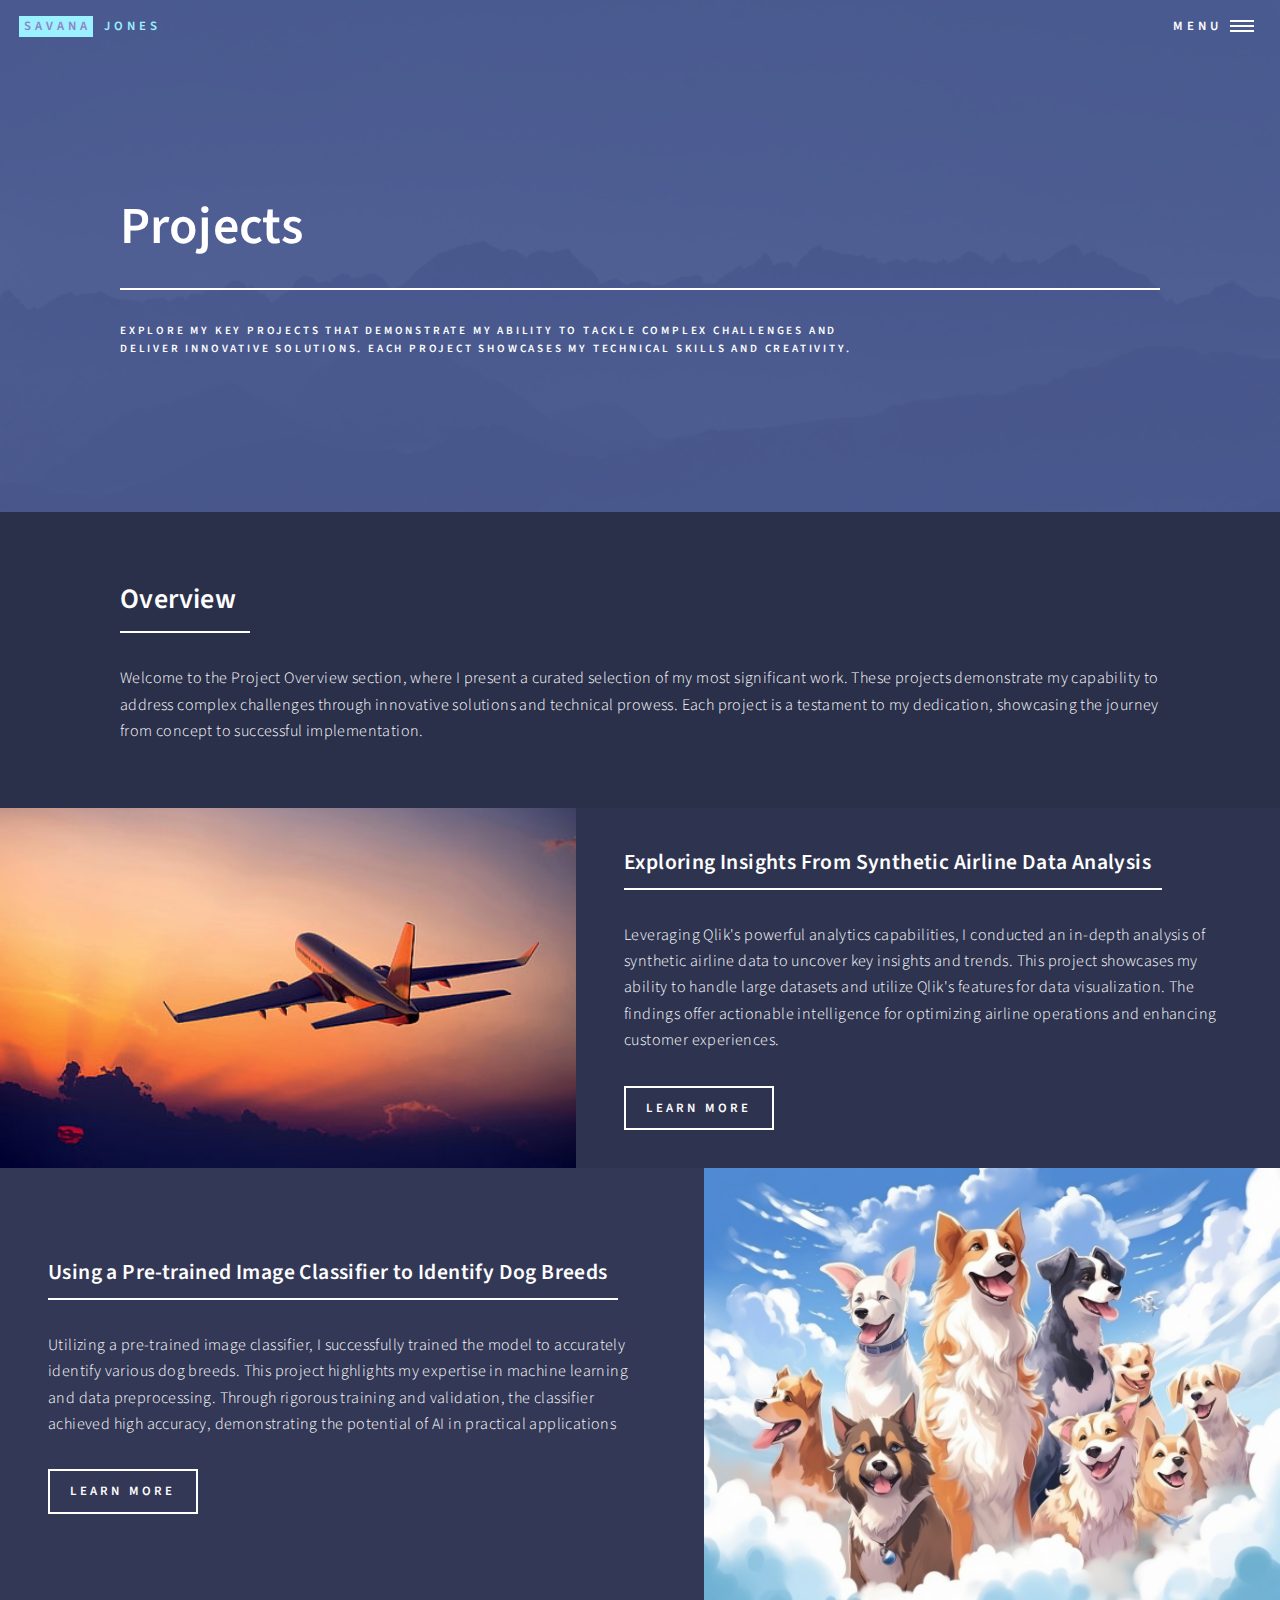
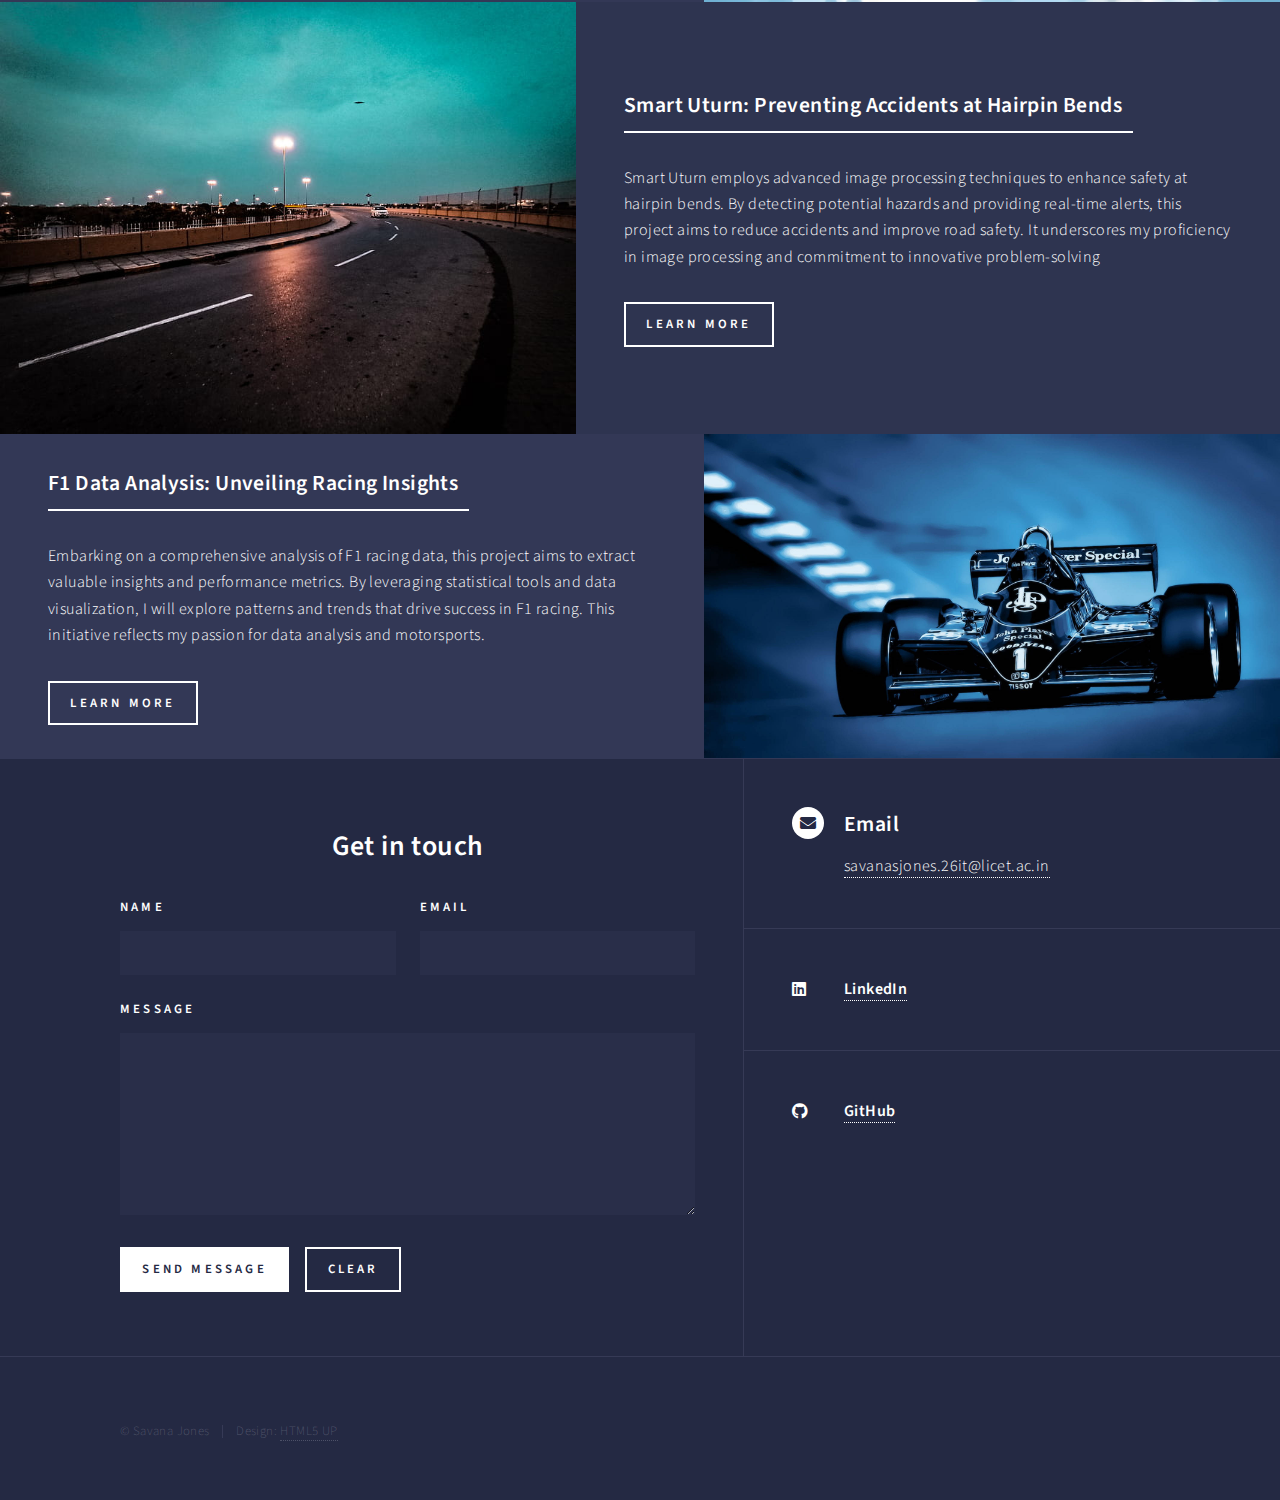
==== project.html @ e831bc29 "Add files via upload" ====
<!DOCTYPE HTML>
<!--
	Forty by HTML5 UP
	html5up.net | @ajlkn
	Free for personal and commercial use under the CCA 3.0 license (html5up.net/license)
	line 3498 for banner color
-->
<html>
	<head>
		<title>Projects</title>
		<meta charset="utf-8" />
		<meta name="viewport" content="width=device-width, initial-scale=1, user-scalable=no" />
		<link rel="stylesheet" href="proassets/css/main.css" />
		<noscript><link rel="stylesheet" href="proassets/css/noscript.css" /></noscript>
	</head>
	<body class="is-preload">

		<!-- Wrapper -->
			<div id="wrapper">

				<!-- Header -->
				<!-- Note: The "styleN" class below should match that of the banner element. -->
					<header id="header" class="alt style2">
						<a href="index.html" class="logo"><strong>Savana</strong> <span>Jones</span></a>
						<nav>
							<a href="#menu">Menu</a>
						</nav>
					</header>

				<!-- Menu -->
					<nav id="menu">
						<ul class="links">
							<li><a href="index.html">Home</a></li>
							<li><a href="project.html">Projects</a></li>
							<li><a href="work.html">Work Experience</a></li>
							<li><a href="work.html#cert">Certifications and Awards</a></li>
						</ul>
						<!--						
						<ul class="actions stacked">
							<li><a href="#" class="button primary fit">Get Started</a></li>
							<li><a href="#" class="button fit">Log In</a></li>
						</ul>-->

					</nav>

				<!-- Banner -->
				<!-- Note: The "styleN" class below should match that of the header element. -->
					<section id="banner" class="style2">
						<div class="inner">
							<span class="image">
								<img src="images/pic07.jpg" alt="" />
							</span>
							<header class="major">
								<h1 >Projects</h1>
							</header>
							<div class="content" style="height: 100%;">
								<p>Explore my key projects that demonstrate my ability to tackle complex challenges and <br />
									deliver innovative solutions. Each project showcases my technical skills and creativity.</p>
							</div>
						</div>
					</section>

				<!-- Main -->
					<div id="main">

						<!-- One -->
							<section id="one">
								<div class="inner">
									<header class="major">
										<h2>Overview</h2>
									</header>
									<p>Welcome to the Project Overview section, where I present a curated selection of my most significant work. These projects demonstrate my capability to address complex challenges through innovative solutions and technical prowess. Each project is a testament to my dedication, showcasing the journey from concept to successful implementation.
									</p>
									</div>
							</section>

						<!-- Two -->
							<section id="two" class="spotlights">
								<section>
									<a href="https://github.com/savana-jones/Exploring-Insights-From-Synthetic-Airline-Data-Analysis-With-Qlik" target="_blank" class="image">
										<img src="images/pro1.jpg" alt="" data-position="center center" />
									</a>
									<div class="content">
										<div class="inner">
											<header class="major">
												<h3>Exploring Insights From Synthetic Airline Data Analysis</h3>
											</header>
											<p>Leveraging Qlik's powerful analytics capabilities, I conducted an in-depth analysis of synthetic airline data to uncover key insights and trends. This project showcases my ability to handle large datasets and utilize Qlik's features for data visualization. The findings offer actionable intelligence for optimizing airline operations and enhancing customer experiences.
											</p>
											<ul class="actions">
												<li><a href="https://github.com/savana-jones/Exploring-Insights-From-Synthetic-Airline-Data-Analysis-With-Qlik" target="_blank" class="button">Learn more</a></li>
											</ul>
										</div>
									</div>
								</section>
								<section>
									<a href="https://github.com/savana-jones/Use-a-Pre-trained-Image-Classifier-to-Identify-Dog-Breeds" target="_blank" class="image">
										<img src="images/pro2.jpg" alt="" data-position="top center" />
									</a>
									<div class="content">
										<div class="inner">
											<header class="major">
												<h3>Using a Pre-trained Image Classifier to Identify Dog Breeds</h3>
											</header>
											<p>Utilizing a pre-trained image classifier, I successfully trained the model to accurately identify various dog breeds. This project highlights my expertise in machine learning and data preprocessing. Through rigorous training and validation, the classifier achieved high accuracy, demonstrating the potential of AI in practical applications
											</p>
											<ul class="actions">
												<li><a href="https://github.com/savana-jones/Use-a-Pre-trained-Image-Classifier-to-Identify-Dog-Breeds" target="_blank" class="button">Learn more</a></li>
											</ul>
										</div>
									</div>
								</section>
								<section>
									<a href="https://github.com/savana-jones/Smart-U-turn-Preventing-Accidents-at-Hairpin-Bends"target="_blank" class="image">
										<img src="images/pro3.jpg" alt="" data-position="25% 25%" />
									</a>
									<div class="content">
										<div class="inner">
											<header class="major">
												<h3>Smart Uturn: Preventing Accidents at Hairpin Bends</h3>
											</header>
											<p>Smart Uturn employs advanced image processing techniques to enhance safety at hairpin bends. By detecting potential hazards and providing real-time alerts, this project aims to reduce accidents and improve road safety. It underscores my proficiency in image processing and commitment to innovative problem-solving
											</p>
											<ul class="actions">
												<li><a href="https://github.com/savana-jones/Smart-U-turn-Preventing-Accidents-at-Hairpin-Bends" target="_blank" class="button">Learn more</a></li>
											</ul>
										</div>
									</div>
								</section>
								<section>
									<a href="https://github.com/savana-jones/F1-Data-Analysis-Unveiling-Racing-Insights" target="_blank" class="image">
										<img src="images/pro4.jpg" alt="" data-position="top center" />
									</a>
									<div class="content">
										<div class="inner">
											<header class="major">
												<h3>F1 Data Analysis: Unveiling Racing Insights</h3>
											</header>
											<p>Embarking on a comprehensive analysis of F1 racing data, this project aims to extract valuable insights and performance metrics. By leveraging statistical tools and data visualization, I will explore patterns and trends that drive success in F1 racing. This initiative reflects my passion for data analysis and motorsports.

											</p>
											<ul class="actions">
												<li><a href="https://github.com/savana-jones/F1-Data-Analysis-Unveiling-Racing-Insights" target="_blank" class="button">Learn more</a></li>
											</ul>
										</div>
									</div>
								</section>
							</section>

						<!-- Three 
							<section id="three">
								<div class="inner">
									<header class="major">
										<h2>Massa libero</h2>
									</header>
									<p>Nullam et orci eu lorem consequat tincidunt vivamus et sagittis libero. Mauris aliquet magna magna sed nunc rhoncus pharetra. Pellentesque condimentum sem. In efficitur ligula tate urna. Maecenas laoreet massa vel lacinia pellentesque lorem ipsum dolor. Nullam et orci eu lorem consequat tincidunt. Vivamus et sagittis libero. Mauris aliquet magna magna sed nunc rhoncus amet pharetra et feugiat tempus.</p>
									<ul class="actions">
										<li><a href="generic.html" class="button next">Get Started</a></li>
									</ul>
								</div>
							</section>
						-->
					</div>

				<!-- Contact -->
					<section id="contact">
						<div class="inner">
							<section>
								<h2 align="center">Get in touch</h2>
								<form method="post" action="#">
									<div class="fields">
										<div class="field half">
											<label for="name">Name</label>
											<input type="text" name="name" id="name" />
										</div>
										<div class="field half">
											<label for="email">Email</label>
											<input type="text" name="email" id="email" />
										</div>
										<div class="field">
											<label for="message">Message</label>
											<textarea name="message" id="message" rows="6"></textarea>
										</div>
									</div>
									<ul class="actions">
										<li><input type="submit" value="Send Message" class="primary" /></li>
										<li><input type="reset" value="Clear" /></li>
									</ul>
								</form>
							</section>
							<section class="split">
								<section>
									<div class="contact-method">
										<span class="icon solid alt fa-envelope"></span>
										<h3>Email</h3>
										<a href="mailto:savanasjones.26it@licet.ac.in">savanasjones.26it@licet.ac.in</a>
									</div>
								</section>
								<section>
									<div class="contact-method">
										<span class="icon brands fa-linkedin"></span>
										<a href="https://www.linkedin.com/in/savana-jones-66a989252/" 
											target="_blank"><b> LinkedIn </b></a>
									</div>
								</section>
								<section>
									<div class="contact-method">
										<span class="icon brands fa-github"></span>
										<a href="https://github.com/savana-jones" 
												target="_blank"><b> GitHub </b></a>
									</div>
								</section>
							</section>
						</div>
					</section>

				
					<footer id="footer">
						<div class="inner">
							<!-- Footer 
							<ul class="icons">
								<li><a href="#" class="icon brands alt fa-twitter"><span class="label">Twitter</span></a></li>
								<li><a href="#" class="icon brands alt fa-facebook-f"><span class="label">Facebook</span></a></li>
								<li><a href="#" class="icon brands alt fa-instagram"><span class="label">Instagram</span></a></li>
								<li><a href="#" class="icon brands alt fa-github"><span class="label">GitHub</span></a></li>
								<li><a href="#" class="icon brands alt fa-linkedin-in"><span class="label">LinkedIn</span></a></li>
							</ul>
							-->
							<ul class="copyright">
								<li>&copy; Savana Jones</li><li>Design: <a href="https://html5up.net">HTML5 UP</a></li>
							</ul>
						</div>
					</footer>

			</div>

		<!-- Scripts -->
			<script src="proassets/js/jquery.min.js"></script>
			<script src="proassets/js/jquery.scrolly.min.js"></script>
			<script src="proassets/js/jquery.scrollex.min.js"></script>
			<script src="proassets/js/browser.min.js"></script>
			<script src="proassets/js/breakpoints.min.js"></script>
			<script src="proassets/js/util.js"></script>
			<script src="proassets/js/main.js"></script>

	</body>
</html>
---- proassets/css/main.css ----
@import url(fontawesome-all.min.css);
@import url("https://fonts.googleapis.com/css?family=Source+Sans+Pro:300,300italic,600,600italic");

/*
	Forty by HTML5 UP
	html5up.net | @ajlkn
	Free for personal and commercial use under the CCA 3.0 license (html5up.net/license)
*/

html, body, div, span, applet, object,
iframe, h1, h2, h3, h4, h5, h6, p, blockquote,
pre, a, abbr, acronym, address, big, cite,
code, del, dfn, em, img, ins, kbd, q, s, samp,
small, strike, strong, sub, sup, tt, var, b,
u, i, center, dl, dt, dd, ol, ul, li, fieldset,
form, label, legend, table, caption, tbody,
tfoot, thead, tr, th, td, article, aside,
canvas, details, embed, figure, figcaption,
footer, header, hgroup, menu, nav, output, ruby,
section, summary, time, mark, audio, video {
	margin: 0;
	padding: 0;
	border: 0;
	font-size: 100%;
	font: inherit;
	vertical-align: baseline;}

article, aside, details, figcaption, figure,
footer, header, hgroup, menu, nav, section {
	display: block;}

body {
	line-height: 1;
}

ol, ul {
	list-style: none;
}

blockquote, q {
	quotes: none;
}

	blockquote:before, blockquote:after, q:before, q:after {
		content: '';
		content: none;
	}

table {
	border-collapse: collapse;
	border-spacing: 0;
}

body {
	-webkit-text-size-adjust: none;
}

mark {
	background-color: transparent;
	color: inherit;
}

input::-moz-focus-inner {
	border: 0;
	padding: 0;
}

input, select, textarea {
	-moz-appearance: none;
	-webkit-appearance: none;
	-ms-appearance: none;
	appearance: none;
}

/* Basic */

	@-ms-viewport {
		width: device-width;
	}

	body {
		-ms-overflow-style: scrollbar;
	}

	@media screen and (max-width: 480px) {

		html, body {
			min-width: 320px;
		}

	}

	html {
		box-sizing: border-box;
	}

	*, *:before, *:after {
		box-sizing: inherit;
	}

	body {
		background: #242943;
	}

		body.is-preload *, body.is-preload *:before, body.is-preload *:after {
			-moz-animation: none !important;
			-webkit-animation: none !important;
			-ms-animation: none !important;
			animation: none !important;
			-moz-transition: none !important;
			-webkit-transition: none !important;
			-ms-transition: none !important;
			transition: none !important;
		}

/* Type */

	body, input, select, textarea {
		color: #ffffff;
		font-family: "Source Sans Pro", Helvetica, sans-serif;
		font-size: 17pt;
		font-weight: 300;
		letter-spacing: 0.025em;
		line-height: 1.65;
	}

		@media screen and (max-width: 1680px) {

			body, input, select, textarea {
				font-size: 14pt;
			}

		}

		@media screen and (max-width: 1280px) {

			body, input, select, textarea {
				font-size: 12pt;
			}

		}

		@media screen and (max-width: 360px) {

			body, input, select, textarea {
				font-size: 11pt;
			}

		}

	a {
		-moz-transition: color 0.2s ease-in-out, border-bottom-color 0.2s ease-in-out;
		-webkit-transition: color 0.2s ease-in-out, border-bottom-color 0.2s ease-in-out;
		-ms-transition: color 0.2s ease-in-out, border-bottom-color 0.2s ease-in-out;
		transition: color 0.2s ease-in-out, border-bottom-color 0.2s ease-in-out;
		border-bottom: dotted 1px;
		color: inherit;
		text-decoration: none;
	}

		a:hover {
			border-bottom-color: transparent;
			color: #9bf1ff !important;
		}

		a:active {
			color: #53e3fb !important;
		}

	strong, b {
		color: #ffffff;
		font-weight: 600;
	}

	em, i {
		font-style: italic;
	}

	p {
		margin: 0 0 2em 0;
	}

	h1, h2, h3, h4, h5, h6 {
		color: #ffffff;
		font-weight: 600;
		line-height: 1.65;
		margin: 0 0 1em 0;
	}

		h1 a, h2 a, h3 a, h4 a, h5 a, h6 a {
			color: inherit;
			border-bottom: 0;
		}

	h1 {
		font-size: 2.5em;
	}

	h2 {
		font-size: 1.75em;
	}

	h3 {
		font-size: 1.35em;
	}

	h4 {
		font-size: 1.1em;
	}

	h5 {
		font-size: 0.9em;
	}

	h6 {
		font-size: 0.7em;
	}

	@media screen and (max-width: 736px) {

		h1 {
			font-size: 2em;
		}

		h2 {
			font-size: 1.5em;
		}

		h3 {
			font-size: 1.25em;
		}

	}

	sub {
		font-size: 0.8em;
		position: relative;
		top: 0.5em;
	}

	sup {
		font-size: 0.8em;
		position: relative;
		top: -0.5em;
	}

	blockquote {
		border-left: solid 4px rgba(212, 212, 255, 0.1);
		font-style: italic;
		margin: 0 0 2em 0;
		padding: 0.5em 0 0.5em 2em;
	}

	code {
		background: rgba(212, 212, 255, 0.035);
		font-family: "Courier New", monospace;
		font-size: 0.9em;
		margin: 0 0.25em;
		padding: 0.25em 0.65em;
	}

	pre {
		-webkit-overflow-scrolling: touch;
		font-family: "Courier New", monospace;
		font-size: 0.9em;
		margin: 0 0 2em 0;
	}

		pre code {
			display: block;
			line-height: 1.75;
			padding: 1em 1.5em;
			overflow-x: auto;
		}

	hr {
		border: 0;
		border-bottom: solid 1px rgba(212, 212, 255, 0.1);
		margin: 2em 0;
	}

		hr.major {
			margin: 3em 0;
		}

	.align-left {
		text-align: left;
	}

	.align-center {
		text-align: center;
	}

	.align-right {
		text-align: right;
	}

/* Row */

	.row {
		display: flex;
		flex-wrap: wrap;
		box-sizing: border-box;
		align-items: stretch;
	}

		.row > * {
			box-sizing: border-box;
		}

		.row.gtr-uniform > * > :last-child {
			margin-bottom: 0;
		}

		.row.aln-left {
			justify-content: flex-start;
		}

		.row.aln-center {
			justify-content: center;
		}

		.row.aln-right {
			justify-content: flex-end;
		}

		.row.aln-top {
			align-items: flex-start;
		}

		.row.aln-middle {
			align-items: center;
		}

		.row.aln-bottom {
			align-items: flex-end;
		}

		.row > .imp {
			order: -1;
		}

		.row > .col-1 {
			width: 8.33333%;
		}

		.row > .off-1 {
			margin-left: 8.33333%;
		}

		.row > .col-2 {
			width: 16.66667%;
		}

		.row > .off-2 {
			margin-left: 16.66667%;
		}

		.row > .col-3 {
			width: 25%;
		}

		.row > .off-3 {
			margin-left: 25%;
		}

		.row > .col-4 {
			width: 33.33333%;
		}

		.row > .off-4 {
			margin-left: 33.33333%;
		}

		.row > .col-5 {
			width: 41.66667%;
		}

		.row > .off-5 {
			margin-left: 41.66667%;
		}

		.row > .col-6 {
			width: 50%;
		}

		.row > .off-6 {
			margin-left: 50%;
		}

		.row > .col-7 {
			width: 58.33333%;
		}

		.row > .off-7 {
			margin-left: 58.33333%;
		}

		.row > .col-8 {
			width: 66.66667%;
		}

		.row > .off-8 {
			margin-left: 66.66667%;
		}

		.row > .col-9 {
			width: 75%;
		}

		.row > .off-9 {
			margin-left: 75%;
		}

		.row > .col-10 {
			width: 83.33333%;
		}

		.row > .off-10 {
			margin-left: 83.33333%;
		}

		.row > .col-11 {
			width: 91.66667%;
		}

		.row > .off-11 {
			margin-left: 91.66667%;
		}

		.row > .col-12 {
			width: 100%;
		}

		.row > .off-12 {
			margin-left: 100%;
		}

		.row.gtr-0 {
			margin-top: 0;
			margin-left: 0em;
		}

			.row.gtr-0 > * {
				padding: 0 0 0 0em;
			}

			.row.gtr-0.gtr-uniform {
				margin-top: 0em;
			}

				.row.gtr-0.gtr-uniform > * {
					padding-top: 0em;
				}

		.row.gtr-25 {
			margin-top: 0;
			margin-left: -0.5em;
		}

			.row.gtr-25 > * {
				padding: 0 0 0 0.5em;
			}

			.row.gtr-25.gtr-uniform {
				margin-top: -0.5em;
			}

				.row.gtr-25.gtr-uniform > * {
					padding-top: 0.5em;
				}

		.row.gtr-50 {
			margin-top: 0;
			margin-left: -1em;
		}

			.row.gtr-50 > * {
				padding: 0 0 0 1em;
			}

			.row.gtr-50.gtr-uniform {
				margin-top: -1em;
			}

				.row.gtr-50.gtr-uniform > * {
					padding-top: 1em;
				}

		.row {
			margin-top: 0;
			margin-left: -2em;
		}

			.row > * {
				padding: 0 0 0 2em;
			}

			.row.gtr-uniform {
				margin-top: -2em;
			}

				.row.gtr-uniform > * {
					padding-top: 2em;
				}

		.row.gtr-150 {
			margin-top: 0;
			margin-left: -3em;
		}

			.row.gtr-150 > * {
				padding: 0 0 0 3em;
			}

			.row.gtr-150.gtr-uniform {
				margin-top: -3em;
			}

				.row.gtr-150.gtr-uniform > * {
					padding-top: 3em;
				}

		.row.gtr-200 {
			margin-top: 0;
			margin-left: -4em;
		}

			.row.gtr-200 > * {
				padding: 0 0 0 4em;
			}

			.row.gtr-200.gtr-uniform {
				margin-top: -4em;
			}

				.row.gtr-200.gtr-uniform > * {
					padding-top: 4em;
				}

		@media screen and (max-width: 1680px) {

			.row {
				display: flex;
				flex-wrap: wrap;
				box-sizing: border-box;
				align-items: stretch;
			}

				.row > * {
					box-sizing: border-box;
				}

				.row.gtr-uniform > * > :last-child {
					margin-bottom: 0;
				}

				.row.aln-left {
					justify-content: flex-start;
				}

				.row.aln-center {
					justify-content: center;
				}

				.row.aln-right {
					justify-content: flex-end;
				}

				.row.aln-top {
					align-items: flex-start;
				}

				.row.aln-middle {
					align-items: center;
				}

				.row.aln-bottom {
					align-items: flex-end;
				}

				.row > .imp-xlarge {
					order: -1;
				}

				.row > .col-1-xlarge {
					width: 8.33333%;
				}

				.row > .off-1-xlarge {
					margin-left: 8.33333%;
				}

				.row > .col-2-xlarge {
					width: 16.66667%;
				}

				.row > .off-2-xlarge {
					margin-left: 16.66667%;
				}

				.row > .col-3-xlarge {
					width: 25%;
				}

				.row > .off-3-xlarge {
					margin-left: 25%;
				}

				.row > .col-4-xlarge {
					width: 33.33333%;
				}

				.row > .off-4-xlarge {
					margin-left: 33.33333%;
				}

				.row > .col-5-xlarge {
					width: 41.66667%;
				}

				.row > .off-5-xlarge {
					margin-left: 41.66667%;
				}

				.row > .col-6-xlarge {
					width: 50%;
				}

				.row > .off-6-xlarge {
					margin-left: 50%;
				}

				.row > .col-7-xlarge {
					width: 58.33333%;
				}

				.row > .off-7-xlarge {
					margin-left: 58.33333%;
				}

				.row > .col-8-xlarge {
					width: 66.66667%;
				}

				.row > .off-8-xlarge {
					margin-left: 66.66667%;
				}

				.row > .col-9-xlarge {
					width: 75%;
				}

				.row > .off-9-xlarge {
					margin-left: 75%;
				}

				.row > .col-10-xlarge {
					width: 83.33333%;
				}

				.row > .off-10-xlarge {
					margin-left: 83.33333%;
				}

				.row > .col-11-xlarge {
					width: 91.66667%;
				}

				.row > .off-11-xlarge {
					margin-left: 91.66667%;
				}

				.row > .col-12-xlarge {
					width: 100%;
				}

				.row > .off-12-xlarge {
					margin-left: 100%;
				}

				.row.gtr-0 {
					margin-top: 0;
					margin-left: 0em;
				}

					.row.gtr-0 > * {
						padding: 0 0 0 0em;
					}

					.row.gtr-0.gtr-uniform {
						margin-top: 0em;
					}

						.row.gtr-0.gtr-uniform > * {
							padding-top: 0em;
						}

				.row.gtr-25 {
					margin-top: 0;
					margin-left: -0.5em;
				}

					.row.gtr-25 > * {
						padding: 0 0 0 0.5em;
					}

					.row.gtr-25.gtr-uniform {
						margin-top: -0.5em;
					}

						.row.gtr-25.gtr-uniform > * {
							padding-top: 0.5em;
						}

				.row.gtr-50 {
					margin-top: 0;
					margin-left: -1em;
				}

					.row.gtr-50 > * {
						padding: 0 0 0 1em;
					}

					.row.gtr-50.gtr-uniform {
						margin-top: -1em;
					}

						.row.gtr-50.gtr-uniform > * {
							padding-top: 1em;
						}

				.row {
					margin-top: 0;
					margin-left: -2em;
				}

					.row > * {
						padding: 0 0 0 2em;
					}

					.row.gtr-uniform {
						margin-top: -2em;
					}

						.row.gtr-uniform > * {
							padding-top: 2em;
						}

				.row.gtr-150 {
					margin-top: 0;
					margin-left: -3em;
				}

					.row.gtr-150 > * {
						padding: 0 0 0 3em;
					}

					.row.gtr-150.gtr-uniform {
						margin-top: -3em;
					}

						.row.gtr-150.gtr-uniform > * {
							padding-top: 3em;
						}

				.row.gtr-200 {
					margin-top: 0;
					margin-left: -4em;
				}

					.row.gtr-200 > * {
						padding: 0 0 0 4em;
					}

					.row.gtr-200.gtr-uniform {
						margin-top: -4em;
					}

						.row.gtr-200.gtr-uniform > * {
							padding-top: 4em;
						}

		}

		@media screen and (max-width: 1280px) {

			.row {
				display: flex;
				flex-wrap: wrap;
				box-sizing: border-box;
				align-items: stretch;
			}

				.row > * {
					box-sizing: border-box;
				}

				.row.gtr-uniform > * > :last-child {
					margin-bottom: 0;
				}

				.row.aln-left {
					justify-content: flex-start;
				}

				.row.aln-center {
					justify-content: center;
				}

				.row.aln-right {
					justify-content: flex-end;
				}

				.row.aln-top {
					align-items: flex-start;
				}

				.row.aln-middle {
					align-items: center;
				}

				.row.aln-bottom {
					align-items: flex-end;
				}

				.row > .imp-large {
					order: -1;
				}

				.row > .col-1-large {
					width: 8.33333%;
				}

				.row > .off-1-large {
					margin-left: 8.33333%;
				}

				.row > .col-2-large {
					width: 16.66667%;
				}

				.row > .off-2-large {
					margin-left: 16.66667%;
				}

				.row > .col-3-large {
					width: 25%;
				}

				.row > .off-3-large {
					margin-left: 25%;
				}

				.row > .col-4-large {
					width: 33.33333%;
				}

				.row > .off-4-large {
					margin-left: 33.33333%;
				}

				.row > .col-5-large {
					width: 41.66667%;
				}

				.row > .off-5-large {
					margin-left: 41.66667%;
				}

				.row > .col-6-large {
					width: 50%;
				}

				.row > .off-6-large {
					margin-left: 50%;
				}

				.row > .col-7-large {
					width: 58.33333%;
				}

				.row > .off-7-large {
					margin-left: 58.33333%;
				}

				.row > .col-8-large {
					width: 66.66667%;
				}

				.row > .off-8-large {
					margin-left: 66.66667%;
				}

				.row > .col-9-large {
					width: 75%;
				}

				.row > .off-9-large {
					margin-left: 75%;
				}

				.row > .col-10-large {
					width: 83.33333%;
				}

				.row > .off-10-large {
					margin-left: 83.33333%;
				}

				.row > .col-11-large {
					width: 91.66667%;
				}

				.row > .off-11-large {
					margin-left: 91.66667%;
				}

				.row > .col-12-large {
					width: 100%;
				}

				.row > .off-12-large {
					margin-left: 100%;
				}

				.row.gtr-0 {
					margin-top: 0;
					margin-left: 0em;
				}

					.row.gtr-0 > * {
						padding: 0 0 0 0em;
					}

					.row.gtr-0.gtr-uniform {
						margin-top: 0em;
					}

						.row.gtr-0.gtr-uniform > * {
							padding-top: 0em;
						}

				.row.gtr-25 {
					margin-top: 0;
					margin-left: -0.375em;
				}

					.row.gtr-25 > * {
						padding: 0 0 0 0.375em;
					}

					.row.gtr-25.gtr-uniform {
						margin-top: -0.375em;
					}

						.row.gtr-25.gtr-uniform > * {
							padding-top: 0.375em;
						}

				.row.gtr-50 {
					margin-top: 0;
					margin-left: -0.75em;
				}

					.row.gtr-50 > * {
						padding: 0 0 0 0.75em;
					}

					.row.gtr-50.gtr-uniform {
						margin-top: -0.75em;
					}

						.row.gtr-50.gtr-uniform > * {
							padding-top: 0.75em;
						}

				.row {
					margin-top: 0;
					margin-left: -1.5em;
				}

					.row > * {
						padding: 0 0 0 1.5em;
					}

					.row.gtr-uniform {
						margin-top: -1.5em;
					}

						.row.gtr-uniform > * {
							padding-top: 1.5em;
						}

				.row.gtr-150 {
					margin-top: 0;
					margin-left: -2.25em;
				}

					.row.gtr-150 > * {
						padding: 0 0 0 2.25em;
					}

					.row.gtr-150.gtr-uniform {
						margin-top: -2.25em;
					}

						.row.gtr-150.gtr-uniform > * {
							padding-top: 2.25em;
						}

				.row.gtr-200 {
					margin-top: 0;
					margin-left: -3em;
				}

					.row.gtr-200 > * {
						padding: 0 0 0 3em;
					}

					.row.gtr-200.gtr-uniform {
						margin-top: -3em;
					}

						.row.gtr-200.gtr-uniform > * {
							padding-top: 3em;
						}

		}

		@media screen and (max-width: 980px) {

			.row {
				display: flex;
				flex-wrap: wrap;
				box-sizing: border-box;
				align-items: stretch;
			}

				.row > * {
					box-sizing: border-box;
				}

				.row.gtr-uniform > * > :last-child {
					margin-bottom: 0;
				}

				.row.aln-left {
					justify-content: flex-start;
				}

				.row.aln-center {
					justify-content: center;
				}

				.row.aln-right {
					justify-content: flex-end;
				}

				.row.aln-top {
					align-items: flex-start;
				}

				.row.aln-middle {
					align-items: center;
				}

				.row.aln-bottom {
					align-items: flex-end;
				}

				.row > .imp-medium {
					order: -1;
				}

				.row > .col-1-medium {
					width: 8.33333%;
				}

				.row > .off-1-medium {
					margin-left: 8.33333%;
				}

				.row > .col-2-medium {
					width: 16.66667%;
				}

				.row > .off-2-medium {
					margin-left: 16.66667%;
				}

				.row > .col-3-medium {
					width: 25%;
				}

				.row > .off-3-medium {
					margin-left: 25%;
				}

				.row > .col-4-medium {
					width: 33.33333%;
				}

				.row > .off-4-medium {
					margin-left: 33.33333%;
				}

				.row > .col-5-medium {
					width: 41.66667%;
				}

				.row > .off-5-medium {
					margin-left: 41.66667%;
				}

				.row > .col-6-medium {
					width: 50%;
				}

				.row > .off-6-medium {
					margin-left: 50%;
				}

				.row > .col-7-medium {
					width: 58.33333%;
				}

				.row > .off-7-medium {
					margin-left: 58.33333%;
				}

				.row > .col-8-medium {
					width: 66.66667%;
				}

				.row > .off-8-medium {
					margin-left: 66.66667%;
				}

				.row > .col-9-medium {
					width: 75%;
				}

				.row > .off-9-medium {
					margin-left: 75%;
				}

				.row > .col-10-medium {
					width: 83.33333%;
				}

				.row > .off-10-medium {
					margin-left: 83.33333%;
				}

				.row > .col-11-medium {
					width: 91.66667%;
				}

				.row > .off-11-medium {
					margin-left: 91.66667%;
				}

				.row > .col-12-medium {
					width: 100%;
				}

				.row > .off-12-medium {
					margin-left: 100%;
				}

				.row.gtr-0 {
					margin-top: 0;
					margin-left: 0em;
				}

					.row.gtr-0 > * {
						padding: 0 0 0 0em;
					}

					.row.gtr-0.gtr-uniform {
						margin-top: 0em;
					}

						.row.gtr-0.gtr-uniform > * {
							padding-top: 0em;
						}

				.row.gtr-25 {
					margin-top: 0;
					margin-left: -0.375em;
				}

					.row.gtr-25 > * {
						padding: 0 0 0 0.375em;
					}

					.row.gtr-25.gtr-uniform {
						margin-top: -0.375em;
					}

						.row.gtr-25.gtr-uniform > * {
							padding-top: 0.375em;
						}

				.row.gtr-50 {
					margin-top: 0;
					margin-left: -0.75em;
				}

					.row.gtr-50 > * {
						padding: 0 0 0 0.75em;
					}

					.row.gtr-50.gtr-uniform {
						margin-top: -0.75em;
					}

						.row.gtr-50.gtr-uniform > * {
							padding-top: 0.75em;
						}

				.row {
					margin-top: 0;
					margin-left: -1.5em;
				}

					.row > * {
						padding: 0 0 0 1.5em;
					}

					.row.gtr-uniform {
						margin-top: -1.5em;
					}

						.row.gtr-uniform > * {
							padding-top: 1.5em;
						}

				.row.gtr-150 {
					margin-top: 0;
					margin-left: -2.25em;
				}

					.row.gtr-150 > * {
						padding: 0 0 0 2.25em;
					}

					.row.gtr-150.gtr-uniform {
						margin-top: -2.25em;
					}

						.row.gtr-150.gtr-uniform > * {
							padding-top: 2.25em;
						}

				.row.gtr-200 {
					margin-top: 0;
					margin-left: -3em;
				}

					.row.gtr-200 > * {
						padding: 0 0 0 3em;
					}

					.row.gtr-200.gtr-uniform {
						margin-top: -3em;
					}

						.row.gtr-200.gtr-uniform > * {
							padding-top: 3em;
						}

		}

		@media screen and (max-width: 736px) {

			.row {
				display: flex;
				flex-wrap: wrap;
				box-sizing: border-box;
				align-items: stretch;
			}

				.row > * {
					box-sizing: border-box;
				}

				.row.gtr-uniform > * > :last-child {
					margin-bottom: 0;
				}

				.row.aln-left {
					justify-content: flex-start;
				}

				.row.aln-center {
					justify-content: center;
				}

				.row.aln-right {
					justify-content: flex-end;
				}

				.row.aln-top {
					align-items: flex-start;
				}

				.row.aln-middle {
					align-items: center;
				}

				.row.aln-bottom {
					align-items: flex-end;
				}

				.row > .imp-small {
					order: -1;
				}

				.row > .col-1-small {
					width: 8.33333%;
				}

				.row > .off-1-small {
					margin-left: 8.33333%;
				}

				.row > .col-2-small {
					width: 16.66667%;
				}

				.row > .off-2-small {
					margin-left: 16.66667%;
				}

				.row > .col-3-small {
					width: 25%;
				}

				.row > .off-3-small {
					margin-left: 25%;
				}

				.row > .col-4-small {
					width: 33.33333%;
				}

				.row > .off-4-small {
					margin-left: 33.33333%;
				}

				.row > .col-5-small {
					width: 41.66667%;
				}

				.row > .off-5-small {
					margin-left: 41.66667%;
				}

				.row > .col-6-small {
					width: 50%;
				}

				.row > .off-6-small {
					margin-left: 50%;
				}

				.row > .col-7-small {
					width: 58.33333%;
				}

				.row > .off-7-small {
					margin-left: 58.33333%;
				}

				.row > .col-8-small {
					width: 66.66667%;
				}

				.row > .off-8-small {
					margin-left: 66.66667%;
				}

				.row > .col-9-small {
					width: 75%;
				}

				.row > .off-9-small {
					margin-left: 75%;
				}

				.row > .col-10-small {
					width: 83.33333%;
				}

				.row > .off-10-small {
					margin-left: 83.33333%;
				}

				.row > .col-11-small {
					width: 91.66667%;
				}

				.row > .off-11-small {
					margin-left: 91.66667%;
				}

				.row > .col-12-small {
					width: 100%;
				}

				.row > .off-12-small {
					margin-left: 100%;
				}

				.row.gtr-0 {
					margin-top: 0;
					margin-left: 0em;
				}

					.row.gtr-0 > * {
						padding: 0 0 0 0em;
					}

					.row.gtr-0.gtr-uniform {
						margin-top: 0em;
					}

						.row.gtr-0.gtr-uniform > * {
							padding-top: 0em;
						}

				.row.gtr-25 {
					margin-top: 0;
					margin-left: -0.3125em;
				}

					.row.gtr-25 > * {
						padding: 0 0 0 0.3125em;
					}

					.row.gtr-25.gtr-uniform {
						margin-top: -0.3125em;
					}

						.row.gtr-25.gtr-uniform > * {
							padding-top: 0.3125em;
						}

				.row.gtr-50 {
					margin-top: 0;
					margin-left: -0.625em;
				}

					.row.gtr-50 > * {
						padding: 0 0 0 0.625em;
					}

					.row.gtr-50.gtr-uniform {
						margin-top: -0.625em;
					}

						.row.gtr-50.gtr-uniform > * {
							padding-top: 0.625em;
						}

				.row {
					margin-top: 0;
					margin-left: -1.25em;
				}

					.row > * {
						padding: 0 0 0 1.25em;
					}

					.row.gtr-uniform {
						margin-top: -1.25em;
					}

						.row.gtr-uniform > * {
							padding-top: 1.25em;
						}

				.row.gtr-150 {
					margin-top: 0;
					margin-left: -1.875em;
				}

					.row.gtr-150 > * {
						padding: 0 0 0 1.875em;
					}

					.row.gtr-150.gtr-uniform {
						margin-top: -1.875em;
					}

						.row.gtr-150.gtr-uniform > * {
							padding-top: 1.875em;
						}

				.row.gtr-200 {
					margin-top: 0;
					margin-left: -2.5em;
				}

					.row.gtr-200 > * {
						padding: 0 0 0 2.5em;
					}

					.row.gtr-200.gtr-uniform {
						margin-top: -2.5em;
					}

						.row.gtr-200.gtr-uniform > * {
							padding-top: 2.5em;
						}

		}

		@media screen and (max-width: 480px) {

			.row {
				display: flex;
				flex-wrap: wrap;
				box-sizing: border-box;
				align-items: stretch;
			}

				.row > * {
					box-sizing: border-box;
				}

				.row.gtr-uniform > * > :last-child {
					margin-bottom: 0;
				}

				.row.aln-left {
					justify-content: flex-start;
				}

				.row.aln-center {
					justify-content: center;
				}

				.row.aln-right {
					justify-content: flex-end;
				}

				.row.aln-top {
					align-items: flex-start;
				}

				.row.aln-middle {
					align-items: center;
				}

				.row.aln-bottom {
					align-items: flex-end;
				}

				.row > .imp-xsmall {
					order: -1;
				}

				.row > .col-1-xsmall {
					width: 8.33333%;
				}

				.row > .off-1-xsmall {
					margin-left: 8.33333%;
				}

				.row > .col-2-xsmall {
					width: 16.66667%;
				}

				.row > .off-2-xsmall {
					margin-left: 16.66667%;
				}

				.row > .col-3-xsmall {
					width: 25%;
				}

				.row > .off-3-xsmall {
					margin-left: 25%;
				}

				.row > .col-4-xsmall {
					width: 33.33333%;
				}

				.row > .off-4-xsmall {
					margin-left: 33.33333%;
				}

				.row > .col-5-xsmall {
					width: 41.66667%;
				}

				.row > .off-5-xsmall {
					margin-left: 41.66667%;
				}

				.row > .col-6-xsmall {
					width: 50%;
				}

				.row > .off-6-xsmall {
					margin-left: 50%;
				}

				.row > .col-7-xsmall {
					width: 58.33333%;
				}

				.row > .off-7-xsmall {
					margin-left: 58.33333%;
				}

				.row > .col-8-xsmall {
					width: 66.66667%;
				}

				.row > .off-8-xsmall {
					margin-left: 66.66667%;
				}

				.row > .col-9-xsmall {
					width: 75%;
				}

				.row > .off-9-xsmall {
					margin-left: 75%;
				}

				.row > .col-10-xsmall {
					width: 83.33333%;
				}

				.row > .off-10-xsmall {
					margin-left: 83.33333%;
				}

				.row > .col-11-xsmall {
					width: 91.66667%;
				}

				.row > .off-11-xsmall {
					margin-left: 91.66667%;
				}

				.row > .col-12-xsmall {
					width: 100%;
				}

				.row > .off-12-xsmall {
					margin-left: 100%;
				}

				.row.gtr-0 {
					margin-top: 0;
					margin-left: 0em;
				}

					.row.gtr-0 > * {
						padding: 0 0 0 0em;
					}

					.row.gtr-0.gtr-uniform {
						margin-top: 0em;
					}

						.row.gtr-0.gtr-uniform > * {
							padding-top: 0em;
						}

				.row.gtr-25 {
					margin-top: 0;
					margin-left: -0.3125em;
				}

					.row.gtr-25 > * {
						padding: 0 0 0 0.3125em;
					}

					.row.gtr-25.gtr-uniform {
						margin-top: -0.3125em;
					}

						.row.gtr-25.gtr-uniform > * {
							padding-top: 0.3125em;
						}

				.row.gtr-50 {
					margin-top: 0;
					margin-left: -0.625em;
				}

					.row.gtr-50 > * {
						padding: 0 0 0 0.625em;
					}

					.row.gtr-50.gtr-uniform {
						margin-top: -0.625em;
					}

						.row.gtr-50.gtr-uniform > * {
							padding-top: 0.625em;
						}

				.row {
					margin-top: 0;
					margin-left: -1.25em;
				}

					.row > * {
						padding: 0 0 0 1.25em;
					}

					.row.gtr-uniform {
						margin-top: -1.25em;
					}

						.row.gtr-uniform > * {
							padding-top: 1.25em;
						}

				.row.gtr-150 {
					margin-top: 0;
					margin-left: -1.875em;
				}

					.row.gtr-150 > * {
						padding: 0 0 0 1.875em;
					}

					.row.gtr-150.gtr-uniform {
						margin-top: -1.875em;
					}

						.row.gtr-150.gtr-uniform > * {
							padding-top: 1.875em;
						}

				.row.gtr-200 {
					margin-top: 0;
					margin-left: -2.5em;
				}

					.row.gtr-200 > * {
						padding: 0 0 0 2.5em;
					}

					.row.gtr-200.gtr-uniform {
						margin-top: -2.5em;
					}

						.row.gtr-200.gtr-uniform > * {
							padding-top: 2.5em;
						}

		}

/* Section/Article */

	section.special, article.special {
		text-align: center;
	}

	header.major {
		width: -moz-max-content;
		width: -webkit-max-content;
		width: -ms-max-content;
		width: max-content;
		margin-bottom: 2em;
	}

		header.major > :first-child {
			margin-bottom: 0;
			width: calc(100% + 0.5em);
		}

			header.major > :first-child:after {
				content: '';
				background-color: #ffffff;
				display: block;
				height: 2px;
				margin: 0.325em 0 0.5em 0;
				width: 100%;
			}

		header.major > p {
			font-size: 0.7em;
			font-weight: 600;
			letter-spacing: 0.25em;
			margin-bottom: 0;
			text-transform: uppercase;
		}

		body.is-ie header.major > :first-child:after {
			max-width: 9em;
		}

		body.is-ie header.major > h1:after {
			max-width: 100% !important;
		}

	@media screen and (max-width: 736px) {

		header.major > p br {
			display: none;
		}

	}

/* Form */

	form {
		margin: 0 0 2em 0;
	}

		form > :last-child {
			margin-bottom: 0;
		}

		form > .fields {
			display: -moz-flex;
			display: -webkit-flex;
			display: -ms-flex;
			display: flex;
			-moz-flex-wrap: wrap;
			-webkit-flex-wrap: wrap;
			-ms-flex-wrap: wrap;
			flex-wrap: wrap;
			width: calc(100% + 3em);
			margin: -1.5em 0 2em -1.5em;
		}

			form > .fields > .field {
				-moz-flex-grow: 0;
				-webkit-flex-grow: 0;
				-ms-flex-grow: 0;
				flex-grow: 0;
				-moz-flex-shrink: 0;
				-webkit-flex-shrink: 0;
				-ms-flex-shrink: 0;
				flex-shrink: 0;
				padding: 1.5em 0 0 1.5em;
				width: calc(100% - 1.5em);
			}

				form > .fields > .field.half {
					width: calc(50% - 0.75em);
				}

				form > .fields > .field.third {
					width: calc(100%/3 - 0.5em);
				}

				form > .fields > .field.quarter {
					width: calc(25% - 0.375em);
				}

		@media screen and (max-width: 480px) {

			form > .fields {
				width: calc(100% + 3em);
				margin: -1.5em 0 2em -1.5em;
			}

				form > .fields > .field {
					padding: 1.5em 0 0 1.5em;
					width: calc(100% - 1.5em);
				}

					form > .fields > .field.half {
						width: calc(100% - 1.5em);
					}

					form > .fields > .field.third {
						width: calc(100% - 1.5em);
					}

					form > .fields > .field.quarter {
						width: calc(100% - 1.5em);
					}

		}

	label {
		color: #ffffff;
		display: block;
		font-size: 0.8em;
		font-weight: 600;
		letter-spacing: 0.25em;
		margin: 0 0 1em 0;
		text-transform: uppercase;
	}

	input[type="text"],
	input[type="password"],
	input[type="email"],
	input[type="tel"],
	input[type="search"],
	input[type="url"],
	select,
	textarea {
		-moz-appearance: none;
		-webkit-appearance: none;
		-ms-appearance: none;
		appearance: none;
		background: rgba(212, 212, 255, 0.035);
		border: none;
		border-radius: 0;
		color: inherit;
		display: block;
		outline: 0;
		padding: 0 1em;
		text-decoration: none;
		width: 100%;
	}

		input[type="text"]:invalid,
		input[type="password"]:invalid,
		input[type="email"]:invalid,
		input[type="tel"]:invalid,
		input[type="search"]:invalid,
		input[type="url"]:invalid,
		select:invalid,
		textarea:invalid {
			box-shadow: none;
		}

		input[type="text"]:focus,
		input[type="password"]:focus,
		input[type="email"]:focus,
		input[type="tel"]:focus,
		input[type="search"]:focus,
		input[type="url"]:focus,
		select:focus,
		textarea:focus {
			border-color: #9bf1ff;
			box-shadow: 0 0 0 2px #9bf1ff;
		}

	select {
		background-image: url("data:image/svg+xml;charset=utf8,%3Csvg xmlns='http://www.w3.org/2000/svg' width='40' height='40' preserveAspectRatio='none' viewBox='0 0 40 40'%3E%3Cpath d='M9.4,12.3l10.4,10.4l10.4-10.4c0.2-0.2,0.5-0.4,0.9-0.4c0.3,0,0.6,0.1,0.9,0.4l3.3,3.3c0.2,0.2,0.4,0.5,0.4,0.9 c0,0.4-0.1,0.6-0.4,0.9L20.7,31.9c-0.2,0.2-0.5,0.4-0.9,0.4c-0.3,0-0.6-0.1-0.9-0.4L4.3,17.3c-0.2-0.2-0.4-0.5-0.4-0.9 c0-0.4,0.1-0.6,0.4-0.9l3.3-3.3c0.2-0.2,0.5-0.4,0.9-0.4S9.1,12.1,9.4,12.3z' fill='rgba(212, 212, 255, 0.1)' /%3E%3C/svg%3E");
		background-size: 1.25rem;
		background-repeat: no-repeat;
		background-position: calc(100% - 1rem) center;
		height: 2.75em;
		padding-right: 2.75em;
		text-overflow: ellipsis;
	}

		select option {
			color: #ffffff;
			background: #242943;
		}

		select:focus::-ms-value {
			background-color: transparent;
		}

		select::-ms-expand {
			display: none;
		}

	input[type="text"],
	input[type="password"],
	input[type="email"],
	input[type="tel"],
	input[type="search"],
	input[type="url"],
	select {
		height: 2.75em;
	}

	textarea {
		padding: 0.75em 1em;
	}

	input[type="checkbox"],
	input[type="radio"] {
		-moz-appearance: none;
		-webkit-appearance: none;
		-ms-appearance: none;
		appearance: none;
		display: block;
		float: left;
		margin-right: -2em;
		opacity: 0;
		width: 1em;
		z-index: -1;
	}

		input[type="checkbox"] + label,
		input[type="radio"] + label {
			text-decoration: none;
			color: #ffffff;
			cursor: pointer;
			display: inline-block;
			font-weight: 300;
			padding-left: 2.65em;
			padding-right: 0.75em;
			position: relative;
		}

			input[type="checkbox"] + label:before,
			input[type="radio"] + label:before {
				-moz-osx-font-smoothing: grayscale;
				-webkit-font-smoothing: antialiased;
				display: inline-block;
				font-style: normal;
				font-variant: normal;
				text-rendering: auto;
				line-height: 1;
				text-transform: none !important;
				font-family: 'Font Awesome 5 Free';
				font-weight: 900;
			}

			input[type="checkbox"] + label:before,
			input[type="radio"] + label:before {
				background: rgba(212, 212, 255, 0.035);
				content: '';
				display: inline-block;
				font-size: 0.8em;
				height: 2.0625em;
				left: 0;
				letter-spacing: 0;
				line-height: 2.0625em;
				position: absolute;
				text-align: center;
				top: 0;
				width: 2.0625em;
			}

		input[type="checkbox"]:checked + label:before,
		input[type="radio"]:checked + label:before {
			background: #ffffff;
			border-color: #9bf1ff;
			content: '\f00c';
			color: #242943;
		}

		input[type="checkbox"]:focus + label:before,
		input[type="radio"]:focus + label:before {
			box-shadow: 0 0 0 2px #9bf1ff;
		}

	input[type="radio"] + label:before {
		border-radius: 100%;
	}

	::-webkit-input-placeholder {
		color: rgba(244, 244, 255, 0.2) !important;
		opacity: 1.0;
	}

	:-moz-placeholder {
		color: rgba(244, 244, 255, 0.2) !important;
		opacity: 1.0;
	}

	::-moz-placeholder {
		color: rgba(244, 244, 255, 0.2) !important;
		opacity: 1.0;
	}

	:-ms-input-placeholder {
		color: rgba(244, 244, 255, 0.2) !important;
		opacity: 1.0;
	}

/* Box */

	.box {
		border: solid 1px rgba(212, 212, 255, 0.1);
		margin-bottom: 2em;
		padding: 1.5em;
	}

		.box > :last-child,
		.box > :last-child > :last-child,
		.box > :last-child > :last-child > :last-child {
			margin-bottom: 0;
		}

		.box.alt {
			border: 0;
			border-radius: 0;
			padding: 0;
		}

/* Icon */

	.icon {
		text-decoration: none;
		border-bottom: none;
		position: relative;
	}

		.icon:before {
			-moz-osx-font-smoothing: grayscale;
			-webkit-font-smoothing: antialiased;
			display: inline-block;
			font-style: normal;
			font-variant: normal;
			text-rendering: auto;
			line-height: 1;
			text-transform: none !important;
			font-family: 'Font Awesome 5 Free';
			font-weight: 400;
		}

		.icon > .label {
			display: none;
		}

		.icon:before {
			line-height: inherit;
		}

		.icon.solid:before {
			font-weight: 900;
		}

		.icon.brands:before {
			font-family: 'Font Awesome 5 Brands';
		}

		.icon.alt:before {
			background-color: #ffffff;
			border-radius: 100%;
			color: #242943;
			display: inline-block;
			height: 2em;
			line-height: 2em;
			text-align: center;
			width: 2em;
		}

	a.icon.alt:before {
		-moz-transition: background-color 0.2s ease-in-out;
		-webkit-transition: background-color 0.2s ease-in-out;
		-ms-transition: background-color 0.2s ease-in-out;
		transition: background-color 0.2s ease-in-out;
	}

	a.icon.alt:hover:before {
		background-color: #6fc3df;
	}

	a.icon.alt:active:before {
		background-color: #37a6cb;
	}

/* Image */

	.image {
		border: 0;
		display: inline-block;
		position: relative;
	}

		.image img {
			display: block;
		}

		.image.left, .image.right {
			max-width: 30%;
		}

			.image.left img, .image.right img {
				width: 100%;
			}

		.image.left {
			float: left;
			margin: 0 1.5em 1.25em 0;
			top: 0.25em;
		}

		.image.right {
			float: right;
			margin: 0 0 1.25em 1.5em;
			top: 0.25em;
		}

		.image.fit {
			display: block;
			margin: 0 0 2em 0;
			width: 100%;
		}

			.image.fit img {
				width: 100%;
			}

		.image.main {
			display: block;
			margin: 2.5em 0;
			width: 100%;
		}

			.image.main img {
				width: 100%;
			}

			@media screen and (max-width: 736px) {

				.image.main {
					margin: 1.5em 0;
				}

			}

/* List */

	ol {
		list-style: decimal;
		margin: 0 0 2em 0;
		padding-left: 1.25em;
	}

		ol li {
			padding-left: 0.25em;
		}

	ul {
		list-style: disc;
		margin: 0 0 2em 0;
		padding-left: 1em;
	}

		ul li {
			padding-left: 0.5em;
		}

		ul.alt {
			list-style: none;
			padding-left: 0;
		}

			ul.alt li {
				border-top: solid 1px rgba(212, 212, 255, 0.1);
				padding: 0.5em 0;
			}

				ul.alt li:first-child {
					border-top: 0;
					padding-top: 0;
				}

	dl {
		margin: 0 0 2em 0;
	}

		dl dt {
			display: block;
			font-weight: 600;
			margin: 0 0 1em 0;
		}

		dl dd {
			margin-left: 2em;
		}

/* Actions */

	ul.actions {
		display: -moz-flex;
		display: -webkit-flex;
		display: -ms-flex;
		display: flex;
		cursor: default;
		list-style: none;
		margin-left: -1em;
		padding-left: 0;
	}

		ul.actions li {
			padding: 0 0 0 1em;
			vertical-align: middle;
		}

		ul.actions.special {
			-moz-justify-content: center;
			-webkit-justify-content: center;
			-ms-justify-content: center;
			justify-content: center;
			width: 100%;
			margin-left: 0;
		}

			ul.actions.special li:first-child {
				padding-left: 0;
			}

		ul.actions.stacked {
			-moz-flex-direction: column;
			-webkit-flex-direction: column;
			-ms-flex-direction: column;
			flex-direction: column;
			margin-left: 0;
		}

			ul.actions.stacked li {
				padding: 1.3em 0 0 0;
			}

				ul.actions.stacked li:first-child {
					padding-top: 0;
				}

		ul.actions.fit {
			width: calc(100% + 1em);
		}

			ul.actions.fit li {
				-moz-flex-grow: 1;
				-webkit-flex-grow: 1;
				-ms-flex-grow: 1;
				flex-grow: 1;
				-moz-flex-shrink: 1;
				-webkit-flex-shrink: 1;
				-ms-flex-shrink: 1;
				flex-shrink: 1;
				width: 100%;
			}

				ul.actions.fit li > * {
					width: 100%;
				}

			ul.actions.fit.stacked {
				width: 100%;
			}

/* Icons */

	ul.icons {
		cursor: default;
		list-style: none;
		padding-left: 0;
	}

		ul.icons li {
			display: inline-block;
			padding: 0 1em 0 0;
		}

			ul.icons li:last-child {
				padding-right: 0;
			}

		@media screen and (max-width: 736px) {

			ul.icons li {
				padding: 0 0.75em 0 0;
			}

		}

/* Pagination */

	ul.pagination {
		cursor: default;
		list-style: none;
		padding-left: 0;
	}

		ul.pagination li {
			display: inline-block;
			padding-left: 0;
			vertical-align: middle;
		}

			ul.pagination li > .page {
				-moz-transition: background-color 0.2s ease-in-out, color 0.2s ease-in-out;
				-webkit-transition: background-color 0.2s ease-in-out, color 0.2s ease-in-out;
				-ms-transition: background-color 0.2s ease-in-out, color 0.2s ease-in-out;
				transition: background-color 0.2s ease-in-out, color 0.2s ease-in-out;
				border-bottom: 0;
				display: inline-block;
				font-size: 0.8em;
				font-weight: 600;
				height: 1.5em;
				line-height: 1.5em;
				margin: 0 0.125em;
				min-width: 1.5em;
				padding: 0 0.5em;
				text-align: center;
			}

				ul.pagination li > .page.active {
					background-color: #ffffff;
					color: #242943;
				}

					ul.pagination li > .page.active:hover {
						background-color: #9bf1ff;
						color: #242943 !important;
					}

					ul.pagination li > .page.active:active {
						background-color: #53e3fb;
					}

			ul.pagination li:first-child {
				padding-right: 0.75em;
			}

			ul.pagination li:last-child {
				padding-left: 0.75em;
			}

		@media screen and (max-width: 480px) {

			ul.pagination li:nth-child(n+2):nth-last-child(n+2) {
				display: none;
			}

			ul.pagination li:first-child {
				padding-right: 0;
			}

		}

/* Table */

	.table-wrapper {
		-webkit-overflow-scrolling: touch;
		overflow-x: auto;
	}

	table {
		margin: 0 0 2em 0;
		width: 100%;
	}

		table tbody tr {
			border: solid 1px rgba(212, 212, 255, 0.1);
			border-left: 0;
			border-right: 0;
		}

			table tbody tr:nth-child(2n + 1) {
				background-color: rgba(212, 212, 255, 0.035);
			}

		table td {
			padding: 0.75em 0.75em;
		}

		table th {
			color: #ffffff;
			font-size: 0.9em;
			font-weight: 600;
			padding: 0 0.75em 0.75em 0.75em;
			text-align: left;
		}

		table thead {
			border-bottom: solid 2px rgba(212, 212, 255, 0.1);
		}

		table tfoot {
			border-top: solid 2px rgba(212, 212, 255, 0.1);
		}

		table.alt {
			border-collapse: separate;
		}

			table.alt tbody tr td {
				border: solid 1px rgba(212, 212, 255, 0.1);
				border-left-width: 0;
				border-top-width: 0;
			}

				table.alt tbody tr td:first-child {
					border-left-width: 1px;
				}

			table.alt tbody tr:first-child td {
				border-top-width: 1px;
			}

			table.alt thead {
				border-bottom: 0;
			}

			table.alt tfoot {
				border-top: 0;
			}

/* Button */

	input[type="submit"],
	input[type="reset"],
	input[type="button"],
	button,
	.button {
		-moz-appearance: none;
		-webkit-appearance: none;
		-ms-appearance: none;
		appearance: none;
		-moz-transition: background-color 0.2s ease-in-out, box-shadow 0.2s ease-in-out, color 0.2s ease-in-out;
		-webkit-transition: background-color 0.2s ease-in-out, box-shadow 0.2s ease-in-out, color 0.2s ease-in-out;
		-ms-transition: background-color 0.2s ease-in-out, box-shadow 0.2s ease-in-out, color 0.2s ease-in-out;
		transition: background-color 0.2s ease-in-out, box-shadow 0.2s ease-in-out, color 0.2s ease-in-out;
		background-color: transparent;
		border: 0;
		border-radius: 0;
		box-shadow: inset 0 0 0 2px #ffffff;
		color: #ffffff;
		cursor: pointer;
		display: inline-block;
		font-size: 0.8em;
		font-weight: 600;
		height: 3.5em;
		letter-spacing: 0.25em;
		line-height: 3.5em;
		padding: 0 1.75em;
		text-align: center;
		text-decoration: none;
		text-transform: uppercase;
		white-space: nowrap;
	}

		input[type="submit"]:hover, input[type="submit"]:active,
		input[type="reset"]:hover,
		input[type="reset"]:active,
		input[type="button"]:hover,
		input[type="button"]:active,
		button:hover,
		button:active,
		.button:hover,
		.button:active {
			box-shadow: inset 0 0 0 2px #9bf1ff;
			color: #9bf1ff;
		}

		input[type="submit"]:active,
		input[type="reset"]:active,
		input[type="button"]:active,
		button:active,
		.button:active {
			background-color: rgba(155, 241, 255, 0.1);
			box-shadow: inset 0 0 0 2px #53e3fb;
			color: #53e3fb;
		}

		input[type="submit"].icon:before,
		input[type="reset"].icon:before,
		input[type="button"].icon:before,
		button.icon:before,
		.button.icon:before {
			margin-right: 0.5em;
		}

		input[type="submit"].fit,
		input[type="reset"].fit,
		input[type="button"].fit,
		button.fit,
		.button.fit {
			width: 100%;
		}

		input[type="submit"].small,
		input[type="reset"].small,
		input[type="button"].small,
		button.small,
		.button.small {
			font-size: 0.6em;
		}

		input[type="submit"].large,
		input[type="reset"].large,
		input[type="button"].large,
		button.large,
		.button.large {
			font-size: 1.25em;
			height: 3em;
			line-height: 3em;
		}

		input[type="submit"].next,
		input[type="reset"].next,
		input[type="button"].next,
		button.next,
		.button.next {
			padding-right: 4.5em;
			position: relative;
		}

			input[type="submit"].next:before, input[type="submit"].next:after,
			input[type="reset"].next:before,
			input[type="reset"].next:after,
			input[type="button"].next:before,
			input[type="button"].next:after,
			button.next:before,
			button.next:after,
			.button.next:before,
			.button.next:after {
				-moz-transition: opacity 0.2s ease-in-out;
				-webkit-transition: opacity 0.2s ease-in-out;
				-ms-transition: opacity 0.2s ease-in-out;
				transition: opacity 0.2s ease-in-out;
				background-position: center right;
				background-repeat: no-repeat;
				background-size: 36px 24px;
				content: '';
				display: block;
				height: 100%;
				position: absolute;
				right: 1.5em;
				top: 0;
				vertical-align: middle;
				width: 36px;
			}

			input[type="submit"].next:before,
			input[type="reset"].next:before,
			input[type="button"].next:before,
			button.next:before,
			.button.next:before {
				background-image: url("data:image/svg+xml;charset=utf8,%3Csvg xmlns='http://www.w3.org/2000/svg' xmlns:xlink='http://www.w3.org/1999/xlink' width='36px' height='24px' viewBox='0 0 36 24' zoomAndPan='disable'%3E%3Cstyle%3Eline %7B stroke: %23ffffff%3B stroke-width: 2px%3B %7D%3C/style%3E%3Cline x1='0' y1='12' x2='34' y2='12' /%3E%3Cline x1='25' y1='4' x2='34' y2='12.5' /%3E%3Cline x1='25' y1='20' x2='34' y2='11.5' /%3E%3C/svg%3E");
			}

			input[type="submit"].next:after,
			input[type="reset"].next:after,
			input[type="button"].next:after,
			button.next:after,
			.button.next:after {
				background-image: url("data:image/svg+xml;charset=utf8,%3Csvg xmlns='http://www.w3.org/2000/svg' xmlns:xlink='http://www.w3.org/1999/xlink' width='36px' height='24px' viewBox='0 0 36 24' zoomAndPan='disable'%3E%3Cstyle%3Eline %7B stroke: %239bf1ff%3B stroke-width: 2px%3B %7D%3C/style%3E%3Cline x1='0' y1='12' x2='34' y2='12' /%3E%3Cline x1='25' y1='4' x2='34' y2='12.5' /%3E%3Cline x1='25' y1='20' x2='34' y2='11.5' /%3E%3C/svg%3E");
				opacity: 0;
				z-index: 1;
			}

			input[type="submit"].next:hover:after, input[type="submit"].next:active:after,
			input[type="reset"].next:hover:after,
			input[type="reset"].next:active:after,
			input[type="button"].next:hover:after,
			input[type="button"].next:active:after,
			button.next:hover:after,
			button.next:active:after,
			.button.next:hover:after,
			.button.next:active:after {
				opacity: 1;
			}

			@media screen and (max-width: 1280px) {

				input[type="submit"].next,
				input[type="reset"].next,
				input[type="button"].next,
				button.next,
				.button.next {
					padding-right: 5em;
				}

			}

		input[type="submit"].primary,
		input[type="reset"].primary,
		input[type="button"].primary,
		button.primary,
		.button.primary {
			background-color: #ffffff;
			box-shadow: none;
			color: #242943;
		}

			input[type="submit"].primary:hover, input[type="submit"].primary:active,
			input[type="reset"].primary:hover,
			input[type="reset"].primary:active,
			input[type="button"].primary:hover,
			input[type="button"].primary:active,
			button.primary:hover,
			button.primary:active,
			.button.primary:hover,
			.button.primary:active {
				background-color: #9bf1ff;
				color: #242943 !important;
			}

			input[type="submit"].primary:active,
			input[type="reset"].primary:active,
			input[type="button"].primary:active,
			button.primary:active,
			.button.primary:active {
				background-color: #53e3fb;
			}

		input[type="submit"].disabled, input[type="submit"]:disabled,
		input[type="reset"].disabled,
		input[type="reset"]:disabled,
		input[type="button"].disabled,
		input[type="button"]:disabled,
		button.disabled,
		button:disabled,
		.button.disabled,
		.button:disabled {
			pointer-events: none;
			cursor: default;
			opacity: 0.25;
		}

/* Tiles */

	.tiles {
		display: -moz-flex;
		display: -webkit-flex;
		display: -ms-flex;
		display: flex;
		-moz-flex-wrap: wrap;
		-webkit-flex-wrap: wrap;
		-ms-flex-wrap: wrap;
		flex-wrap: wrap;
		border-top: 0 !important;
	}

		.tiles + * {
			border-top: 0 !important;
		}

		.tiles article {
			-moz-align-items: center;
			-webkit-align-items: center;
			-ms-align-items: center;
			align-items: center;
			display: -moz-flex;
			display: -webkit-flex;
			display: -ms-flex;
			display: flex;
			-moz-transition: -moz-transform 0.25s ease, opacity 0.25s ease, -moz-filter 1s ease, -webkit-filter 1s ease;
			-webkit-transition: -webkit-transform 0.25s ease, opacity 0.25s ease, -webkit-filter 1s ease, -webkit-filter 1s ease;
			-ms-transition: -ms-transform 0.25s ease, opacity 0.25s ease, -ms-filter 1s ease, -webkit-filter 1s ease;
			transition: transform 0.25s ease, opacity 0.25s ease, filter 1s ease, -webkit-filter 1s ease;
			padding: 4em 4em 2em 4em ;
			background-position: center;
			background-repeat: no-repeat;
			background-size: cover;
			cursor: default;
			height: 40vh;
			max-height: 40em;
			min-height: 23em;
			overflow: hidden;
			position: relative;
			width: 40%;
		}

			.tiles article .image {
				display: none;
			}

			.tiles article header {
				position: relative;
				z-index: 3;
			}

			.tiles article h3 {
				font-size: 1.75em;
			}

				.tiles article h3 a:hover {
					color: inherit !important;
				}

			.tiles article .link.primary {
				border: 0;
				height: 100%;
				left: 0;
				position: absolute;
				top: 0;
				width: 100%;
				z-index: 4;
			}

			.tiles article:before {
				-moz-transition: opacity 0.5s ease;
				-webkit-transition: opacity 0.5s ease;
				-ms-transition: opacity 0.5s ease;
				transition: opacity 0.5s ease;
				bottom: 0;
				content: '';
				display: block;
				height: 100%;
				left: 0;
				opacity: 0.85;
				position: absolute;
				width: 100%;
				z-index: 2;
			}

			.tiles article:after {
				background-color: rgba(36, 41, 67, 0.25);
				content: '';
				display: block;
				height: 100%;
				left: 0;
				position: absolute;
				top: 0;
				width: 100%;
				z-index: 1;
			}

			.tiles article:hover:before {
				opacity: 0;
			}

			.tiles article.is-transitioning {
				-moz-transform: scale(0.95);
				-webkit-transform: scale(0.95);
				-ms-transform: scale(0.95);
				transform: scale(0.95);
				-moz-filter: blur(0.5em);
				-webkit-filter: blur(0.5em);
				-ms-filter: blur(0.5em);
				filter: blur(0.5em);
				opacity: 0;
			}

			.tiles article:nth-child(4n - 1), .tiles article:nth-child(4n - 2) {
				width: 60%;
			}

			.tiles article:nth-child(6n - 5):before {
				background-color: #6fc3df;
			}

			.tiles article:nth-child(6n - 4):before {
				background-color: #3a19df;
			}

			.tiles article:nth-child(6n - 3):before {
				background-color: #ec8d81;
			}

			.tiles article:nth-child(6n - 2):before {
				background-color: #e7b788;
			}

			.tiles article:nth-child(6n - 1):before {
				background-color: #8ea9e8;
			}

			.tiles article:nth-child(6n):before {
				background-color: #87c5a4;
			}

		@media screen and (max-width: 1280px) {

			.tiles article {
				padding: 4em 3em 2em 3em ;
				height: 30vh;
				max-height: 30em;
				min-height: 20em;
			}

		}

		@media screen and (max-width: 980px) {

			.tiles article {
				width: 50% !important;
			}

		}

		@media screen and (max-width: 736px) {

			.tiles article {
				padding: 3em 1.5em 1em 1.5em ;
				height: 16em;
				max-height: none;
				min-height: 0;
			}

				.tiles article h3 {
					font-size: 1.5em;
				}

		}

		@media screen and (max-width: 480px) {

			.tiles {
				display: block;
			}

				.tiles article {
					height: 20em;
					width: 100% !important;
				}

		}

/* Contact Method */

	.contact-method {
		margin: 0 0 2em 0;
		padding-left: 3.25em;
		position: relative;
	}

		.contact-method .icon {
			left: 0;
			position: absolute;
			top: 0;
		}

		.contact-method h3 {
			margin: 0 0 0.5em 0;
		}

/* Spotlights */

	.spotlights {
		border-top: 0 !important;
	}

		.spotlights + * {
			border-top: 0 !important;
		}

		.spotlights > section {
			display: -moz-flex;
			display: -webkit-flex;
			display: -ms-flex;
			display: flex;
			-moz-flex-direction: row;
			-webkit-flex-direction: row;
			-ms-flex-direction: row;
			flex-direction: row;
			background-color: #2e3450;
		}

			.spotlights > section > .image {
				background-position: center center;
				background-size: cover;
				border-radius: 0;
				display: block;
				position: relative;
				width: 30%;
			}

				.spotlights > section > .image img {
					border-radius: 0;
					display: block;
					width: 100%;
				}

				.spotlights > section > .image:before {
					background: rgba(36, 41, 67, 0.9);
					content: '';
					display: block;
					height: 100%;
					left: 0;
					opacity: 0;
					position: absolute;
					top: 0;
					width: 100%;
				}

			.spotlights > section > .content {
				display: -moz-flex;
				display: -webkit-flex;
				display: -ms-flex;
				display: flex;
				-moz-flex-direction: column;
				-webkit-flex-direction: column;
				-ms-flex-direction: column;
				flex-direction: column;
				-moz-justify-content: center;
				-webkit-justify-content: center;
				-ms-justify-content: center;
				justify-content: center;
				-moz-align-items: center;
				-webkit-align-items: center;
				-ms-align-items: center;
				align-items: center;
				padding: 2em 3em 0.1em 3em ;
				width: 70%;
			}

				.spotlights > section > .content > .inner {
					margin: 0 auto;
					max-width: 100%;
					width: 65em;
				}

			.spotlights > section:nth-child(2n) {
				-moz-flex-direction: row-reverse;
				-webkit-flex-direction: row-reverse;
				-ms-flex-direction: row-reverse;
				flex-direction: row-reverse;
				background-color: #333856;
			}

				.spotlights > section:nth-child(2n) > .content {
					-moz-align-items: -moz-flex-end;
					-webkit-align-items: -webkit-flex-end;
					-ms-align-items: -ms-flex-end;
					align-items: flex-end;
				}

		@media screen and (max-width: 1680px) {

			.spotlights > section > .image {
				width: 40%;
			}

			.spotlights > section > .content {
				width: 60%;
			}

		}

		@media screen and (max-width: 1280px) {

			.spotlights > section > .image {
				width: 45%;
			}

			.spotlights > section > .content {
				width: 55%;
			}

		}

		@media screen and (max-width: 980px) {

			.spotlights > section {
				display: block;
			}

				.spotlights > section > .image {
					width: 100%;
				}

				.spotlights > section > .content {
					padding: 4em 3em 2em 3em ;
					width: 100%;
				}

		}

		@media screen and (max-width: 736px) {

			.spotlights > section > .content {
				padding: 3em 1.5em 1em 1.5em ;
			}

		}

/* Header */

	@-moz-keyframes reveal-header {
		0% {
			top: -4em;
			opacity: 0;
		}

		100% {
			top: 0;
			opacity: 1;
		}
	}

	@-webkit-keyframes reveal-header {
		0% {
			top: -4em;
			opacity: 0;
		}

		100% {
			top: 0;
			opacity: 1;
		}
	}

	@-ms-keyframes reveal-header {
		0% {
			top: -4em;
			opacity: 0;
		}

		100% {
			top: 0;
			opacity: 1;
		}
	}

	@keyframes reveal-header {
		0% {
			top: -4em;
			opacity: 0;
		}

		100% {
			top: 0;
			opacity: 1;
		}
	}

	#header {
		display: -moz-flex;
		display: -webkit-flex;
		display: -ms-flex;
		display: flex;
		background-color: #2a2f4a;
		box-shadow: 0 0 0.25em 0 rgba(0, 0, 0, 0.15);
		cursor: default;
		font-weight: 600;
		height: 3.25em;
		left: 0;
		letter-spacing: 0.25em;
		line-height: 3.25em;
		margin: 0;
		position: fixed;
		text-transform: uppercase;
		top: 0;
		width: 100%;
		z-index: 10000;
	}

		#header .logo {
			border: 0;
			display: inline-block;
			font-size: 0.8em;
			height: inherit;
			line-height: inherit;
			padding: 0 1.5em;
		}

			#header .logo strong {
				-moz-transition: background-color 0.2s ease-in-out, color 0.2s ease-in-out;
				-webkit-transition: background-color 0.2s ease-in-out, color 0.2s ease-in-out;
				-ms-transition: background-color 0.2s ease-in-out, color 0.2s ease-in-out;
				transition: background-color 0.2s ease-in-out, color 0.2s ease-in-out;
				background-color: #ffffff;
				color: #242943;
				display: inline-block;
				line-height: 1.65em;
				margin-right: 0.325em;
				padding: 0 0.125em 0 0.375em;
			}

			#header .logo:hover strong {
				background-color: #9bf1ff;
			}

			#header .logo:active strong {
				background-color: #53e3fb;
			}

		#header nav {
			display: -moz-flex;
			display: -webkit-flex;
			display: -ms-flex;
			display: flex;
			-moz-justify-content: -moz-flex-end;
			-webkit-justify-content: -webkit-flex-end;
			-ms-justify-content: -ms-flex-end;
			justify-content: flex-end;
			-moz-flex-grow: 1;
			-webkit-flex-grow: 1;
			-ms-flex-grow: 1;
			flex-grow: 1;
			height: inherit;
			line-height: inherit;
		}

			#header nav a {
				border: 0;
				display: block;
				font-size: 0.8em;
				height: inherit;
				line-height: inherit;
				padding: 0 0.75em;
				position: relative;
				vertical-align: middle;
			}

				#header nav a:last-child {
					padding-right: 1.5em;
				}

				#header nav a[href="#menu"] {
					padding-right: 3.325em !important;
				}

					#header nav a[href="#menu"]:before, #header nav a[href="#menu"]:after {
						background-image: url("data:image/svg+xml;charset=utf8,%3Csvg xmlns='http://www.w3.org/2000/svg' width='24' height='32' viewBox='0 0 24 32' preserveAspectRatio='none'%3E%3Cstyle%3Eline %7B stroke-width: 2px%3B stroke: %23ffffff%3B %7D%3C/style%3E%3Cline x1='0' y1='11' x2='24' y2='11' /%3E%3Cline x1='0' y1='21' x2='24' y2='21' /%3E%3Cline x1='0' y1='16' x2='24' y2='16' /%3E%3C/svg%3E");
						background-position: center;
						background-repeat: no-repeat;
						background-size: 24px 32px;
						content: '';
						display: block;
						height: 100%;
						position: absolute;
						right: 1.5em;
						top: 0;
						vertical-align: middle;
						width: 24px;
					}

					#header nav a[href="#menu"]:after {
						-moz-transition: opacity 0.2s ease-in-out;
						-webkit-transition: opacity 0.2s ease-in-out;
						-ms-transition: opacity 0.2s ease-in-out;
						transition: opacity 0.2s ease-in-out;
						background-image: url("data:image/svg+xml;charset=utf8,%3Csvg xmlns='http://www.w3.org/2000/svg' width='24' height='32' viewBox='0 0 24 32' preserveAspectRatio='none'%3E%3Cstyle%3Eline %7B stroke-width: 2px%3B stroke: %239bf1ff%3B %7D%3C/style%3E%3Cline x1='0' y1='11' x2='24' y2='11' /%3E%3Cline x1='0' y1='21' x2='24' y2='21' /%3E%3Cline x1='0' y1='16' x2='24' y2='16' /%3E%3C/svg%3E");
						opacity: 0;
						z-index: 1;
					}

					#header nav a[href="#menu"]:hover:after, #header nav a[href="#menu"]:active:after {
						opacity: 1;
					}

					#header nav a[href="#menu"]:last-child {
						padding-right: 3.875em !important;
					}

						#header nav a[href="#menu"]:last-child:before, #header nav a[href="#menu"]:last-child:after {
							right: 2em;
						}

		#header.reveal {
			-moz-animation: reveal-header 0.35s ease;
			-webkit-animation: reveal-header 0.35s ease;
			-ms-animation: reveal-header 0.35s ease;
			animation: reveal-header 0.35s ease;
		}

		#header.alt {
			-moz-transition: opacity 2.5s ease;
			-webkit-transition: opacity 2.5s ease;
			-ms-transition: opacity 2.5s ease;
			transition: opacity 2.5s ease;
			-moz-transition-delay: 0.75s;
			-webkit-transition-delay: 0.75s;
			-ms-transition-delay: 0.75s;
			transition-delay: 0.75s;
			-moz-animation: none;
			-webkit-animation: none;
			-ms-animation: none;
			animation: none;
			background-color: transparent;
			box-shadow: none;
			position: absolute;
		}

			#header.alt.style1 .logo strong {
				color: #6fc3df;
			}

			#header.alt.style2 .logo strong {
				color: #8d82c4;
			}

			#header.alt.style3 .logo strong {
				color: #ec8d81;
			}

			#header.alt.style4 .logo strong {
				color: #e7b788;
			}

			#header.alt.style5 .logo strong {
				color: #8ea9e8;
			}

			#header.alt.style6 .logo strong {
				color: #87c5a4;
			}

		body.is-preload #header.alt {
			opacity: 0;
		}

		@media screen and (max-width: 1680px) {

			#header nav a[href="#menu"] {
				padding-right: 3.75em !important;
			}

				#header nav a[href="#menu"]:last-child {
					padding-right: 4.25em !important;
				}

		}

		@media screen and (max-width: 1280px) {

			#header nav a[href="#menu"] {
				padding-right: 4em !important;
			}

				#header nav a[href="#menu"]:last-child {
					padding-right: 4.5em !important;
				}

		}

		@media screen and (max-width: 736px) {

			#header {
				height: 2.75em;
				line-height: 2.75em;
			}

				#header .logo {
					padding: 0 1em;
				}

				#header nav a {
					padding: 0 0.5em;
				}

					#header nav a:last-child {
						padding-right: 1em;
					}

					#header nav a[href="#menu"] {
						padding-right: 3.25em !important;
					}

						#header nav a[href="#menu"]:before, #header nav a[href="#menu"]:after {
							right: 0.75em;
						}

						#header nav a[href="#menu"]:last-child {
							padding-right: 4em !important;
						}

							#header nav a[href="#menu"]:last-child:before, #header nav a[href="#menu"]:last-child:after {
								right: 1.5em;
							}

		}

		@media screen and (max-width: 480px) {

			#header .logo span {
				display: none;
			}

			#header nav a[href="#menu"] {
				overflow: hidden;
				padding-right: 0 !important;
				text-indent: 5em;
				white-space: nowrap;
				width: 5em;
			}

				#header nav a[href="#menu"]:before, #header nav a[href="#menu"]:after {
					right: 0;
					width: inherit;
				}

				#header nav a[href="#menu"]:last-child:before, #header nav a[href="#menu"]:last-child:after {
					width: 4em;
					right: 0;
				}

		}

/* Banner */

	#banner {
		-moz-align-items: center;
		-webkit-align-items: center;
		-ms-align-items: center;
		align-items: center;
		background-image: url("../../images/banner.jpg");
		display: -moz-flex;
		display: -webkit-flex;
		display: -ms-flex;
		display: flex;
		padding: 6em 0 2em 0 ;
		background-attachment: fixed;
		background-position: center;
		background-repeat: no-repeat;
		background-size: cover;
		border-bottom: 0 !important;
		cursor: default;
		height: 60vh;
		margin-bottom: -3.25em;
		max-height: 32em;
		min-height: 22em;
		position: relative;
		top: -3.25em;
	}

		#banner:after {
			-moz-transition: opacity 2.5s ease;
			-webkit-transition: opacity 2.5s ease;
			-ms-transition: opacity 2.5s ease;
			transition: opacity 2.5s ease;
			-moz-transition-delay: 0.75s;
			-webkit-transition-delay: 0.75s;
			-ms-transition-delay: 0.75s;
			transition-delay: 0.75s;
			pointer-events: none;
			background-color: #242943;
			content: '';
			display: block;
			height: 100%;
			left: 0;
			opacity: 0.85;
			position: absolute;
			top: 0;
			width: 100%;
			z-index: 1;
		}

		#banner h1 {
			font-size: 3.25em;
		}

		#banner > .inner {
			-moz-transition: opacity 1.5s ease, -moz-transform 0.5s ease-out, -moz-filter 0.5s ease, -webkit-filter 0.5s ease;
			-webkit-transition: opacity 1.5s ease, -webkit-transform 0.5s ease-out, -webkit-filter 0.5s ease, -webkit-filter 0.5s ease;
			-ms-transition: opacity 1.5s ease, -ms-transform 0.5s ease-out, -ms-filter 0.5s ease, -webkit-filter 0.5s ease;
			transition: opacity 1.5s ease, transform 0.5s ease-out, filter 0.5s ease, -webkit-filter 0.5s ease;
			padding: 0 !important;
			position: relative;
			z-index: 2;
		}

			#banner > .inner .image {
				display: none;
			}

			#banner > .inner header {
				width: auto;
			}

				#banner > .inner header > :first-child {
					width: auto;
				}

					#banner > .inner header > :first-child:after {
						max-width: 100%;
					}

			#banner > .inner .content {
				display: -moz-flex;
				display: -webkit-flex;
				display: -ms-flex;
				display: flex;
				-moz-align-items: center;
				-webkit-align-items: center;
				-ms-align-items: center;
				align-items: center;
				margin: 0 0 2em 0;
			}

				#banner > .inner .content > * {
					margin-right: 1.5em;
					margin-bottom: 0;
				}

				#banner > .inner .content > :last-child {
					margin-right: 0;
				}

				#banner > .inner .content p {
					font-size: 0.7em;
					font-weight: 600;
					letter-spacing: 0.25em;
					text-transform: uppercase;
				}

		#banner.major {
			height: 75vh;
			min-height: 30em;
			max-height: 50em;
		}

			#banner.major.alt {
				opacity: 0.75;
			}

		#banner.style1:after {
			background-color: #6fc3df;
		}

		#banner.style2:after {
			background-color: #4c5c96;
		}

		#banner.style3:after {
			background-color: #ec8d81;
		}

		#banner.style4:after {
			background-color: #e7b788;
		}

		#banner.style5:after {
			background-color: #8ea9e8;
		}

		#banner.style6:after {
			background-color: #87c5a4;
		}

		body.is-preload #banner:after {
			opacity: 1.0;
		}

		body.is-preload #banner > .inner {
			-moz-filter: blur(0.125em);
			-webkit-filter: blur(0.125em);
			-ms-filter: blur(0.125em);
			filter: blur(0.125em);
			-moz-transform: translateX(-0.5em);
			-webkit-transform: translateX(-0.5em);
			-ms-transform: translateX(-0.5em);
			transform: translateX(-0.5em);
			opacity: 0;
		}

		@media screen and (max-width: 1280px) {

			#banner {
				background-attachment: scroll;
			}

		}

		@media screen and (max-width: 736px) {

			#banner {
				padding: 5em 0 1em 0 ;
				height: auto;
				margin-bottom: -2.75em;
				max-height: none;
				min-height: 0;
				top: -2.75em;
			}

				#banner h1 {
					font-size: 2em;
				}

				#banner > .inner .content {
					display: block;
				}

					#banner > .inner .content > * {
						margin-right: 0;
						margin-bottom: 2em;
					}

				#banner.major {
					height: auto;
					min-height: 0;
					max-height: none;
				}

		}

		@media screen and (max-width: 480px) {

			#banner {
				padding: 6em 0 2em 0 ;
			}

				#banner > .inner .content p br {
					display: none;
				}

				#banner.major {
					padding: 8em 0 4em 0 ;
				}

		}

/* Main */

	#main {
		background-color: #2a2f4a;
	}

		#main > * {
			border-top: solid 1px rgba(212, 212, 255, 0.1);
		}

			#main > *:first-child {
				border-top: 0;
			}

			#main > * > .inner {
				padding: 4em 0 2em 0 ;
				margin: 0 auto;
				max-width: 65em;
				width: calc(100% - 6em);
			}

				@media screen and (max-width: 736px) {

					#main > * > .inner {
						padding: 3em 0 1em 0 ;
						width: calc(100% - 3em);
					}

				}

		#main.alt {
			background-color: transparent;
			border-bottom: solid 1px rgba(212, 212, 255, 0.1);
		}

/* Contact */

	#contact {
		border-bottom: solid 1px rgba(212, 212, 255, 0.1);
		overflow-x: hidden;
	}

		#contact > .inner {
			display: -moz-flex;
			display: -webkit-flex;
			display: -ms-flex;
			display: flex;
			padding: 0 !important;
		}

			#contact > .inner > :nth-child(2n - 1) {
				padding: 4em 3em 2em 0 ;
				border-right: solid 1px rgba(212, 212, 255, 0.1);
				width: 60%;
			}

			#contact > .inner > :nth-child(2n) {
				padding-left: 3em;
				width: 40%;
			}

			#contact > .inner > .split {
				padding: 0;
			}

				#contact > .inner > .split > * {
					padding: 3em 0 1em 3em ;
					position: relative;
				}

					#contact > .inner > .split > *:before {
						border-top: solid 1px rgba(212, 212, 255, 0.1);
						content: '';
						display: block;
						margin-left: -3em;
						position: absolute;
						top: 0;
						width: calc(100vw + 3em);
					}

				#contact > .inner > .split > :first-child:before {
					display: none;
				}

		@media screen and (max-width: 980px) {

			#contact > .inner {
				display: block;
			}

				#contact > .inner > :nth-child(2n - 1) {
					padding: 4em 0 2em 0 ;
					border-right: 0;
					width: 100%;
				}

				#contact > .inner > :nth-child(2n) {
					padding-left: 0;
					width: 100%;
				}

				#contact > .inner > .split > * {
					padding: 3em 0 1em 0 ;
				}

				#contact > .inner > .split > :first-child:before {
					display: block;
				}

		}

		@media screen and (max-width: 736px) {

			#contact > .inner > :nth-child(2n - 1) {
				padding: 3em 0 1em 0 ;
			}

		}

/* Footer */

	#footer .copyright {
		font-size: 0.8em;
		list-style: none;
		padding-left: 0;
	}

		#footer .copyright li {
			border-left: solid 1px rgba(212, 212, 255, 0.1);
			color: rgba(244, 244, 255, 0.2);
			display: inline-block;
			line-height: 1;
			margin-left: 1em;
			padding-left: 1em;
		}

			#footer .copyright li:first-child {
				border-left: 0;
				margin-left: 0;
				padding-left: 0;
			}

	@media screen and (max-width: 480px) {

		#footer .copyright li {
			display: block;
			border-left: 0;
			margin-left: 0;
			padding-left: 0;
			line-height: inherit;
		}

	}

/* Wrapper */

	#wrapper {
		-moz-transition: -moz-filter 0.35s ease, -webkit-filter 0.35s ease, opacity 0.375s ease-out;
		-webkit-transition: -webkit-filter 0.35s ease, -webkit-filter 0.35s ease, opacity 0.375s ease-out;
		-ms-transition: -ms-filter 0.35s ease, -webkit-filter 0.35s ease, opacity 0.375s ease-out;
		transition: filter 0.35s ease, -webkit-filter 0.35s ease, opacity 0.375s ease-out;
		padding-top: 3.25em;
	}

		#wrapper.is-transitioning {
			opacity: 0;
		}

		#wrapper > * > .inner {
			padding: 4em 0 2em 0 ;
			margin: 0 auto;
			max-width: 65em;
			width: calc(100% - 6em);
		}

			@media screen and (max-width: 736px) {

				#wrapper > * > .inner {
					padding: 3em 0 1em 0 ;
					width: calc(100% - 3em);
				}

			}

		@media screen and (max-width: 736px) {

			#wrapper {
				padding-top: 2.75em;
			}

		}

/* Menu */

	#menu {
		-moz-transition: -moz-transform 0.35s ease, opacity 0.35s ease, visibility 0.35s;
		-webkit-transition: -webkit-transform 0.35s ease, opacity 0.35s ease, visibility 0.35s;
		-ms-transition: -ms-transform 0.35s ease, opacity 0.35s ease, visibility 0.35s;
		transition: transform 0.35s ease, opacity 0.35s ease, visibility 0.35s;
		-moz-align-items: center;
		-webkit-align-items: center;
		-ms-align-items: center;
		align-items: center;
		display: -moz-flex;
		display: -webkit-flex;
		display: -ms-flex;
		display: flex;
		-moz-justify-content: center;
		-webkit-justify-content: center;
		-ms-justify-content: center;
		justify-content: center;
		pointer-events: none;
		background: rgba(36, 41, 67, 0.9);
		box-shadow: none;
		height: 100%;
		left: 0;
		opacity: 0;
		overflow: hidden;
		padding: 3em 2em;
		position: fixed;
		top: 0;
		visibility: hidden;
		width: 100%;
		z-index: 10002;
	}

		#menu .inner {
			-moz-transition: -moz-transform 0.35s ease-out, opacity 0.35s ease, visibility 0.35s;
			-webkit-transition: -webkit-transform 0.35s ease-out, opacity 0.35s ease, visibility 0.35s;
			-ms-transition: -ms-transform 0.35s ease-out, opacity 0.35s ease, visibility 0.35s;
			transition: transform 0.35s ease-out, opacity 0.35s ease, visibility 0.35s;
			-moz-transform: rotateX(20deg);
			-webkit-transform: rotateX(20deg);
			-ms-transform: rotateX(20deg);
			transform: rotateX(20deg);
			-webkit-overflow-scrolling: touch;
			max-width: 100%;
			max-height: 100vh;
			opacity: 0;
			overflow: auto;
			text-align: center;
			visibility: hidden;
			width: 18em;
		}

			#menu .inner > :first-child {
				margin-top: 2em;
			}

			#menu .inner > :last-child {
				margin-bottom: 3em;
			}

		#menu ul {
			margin: 0 0 1em 0;
		}

			#menu ul.links {
				list-style: none;
				padding: 0;
			}

				#menu ul.links > li {
					padding: 0;
				}

					#menu ul.links > li > a:not(.button) {
						border: 0;
						border-top: solid 1px rgba(212, 212, 255, 0.1);
						display: block;
						font-size: 0.8em;
						font-weight: 600;
						letter-spacing: 0.25em;
						line-height: 4em;
						text-decoration: none;
						text-transform: uppercase;
					}

					#menu ul.links > li > .button {
						display: block;
						margin: 0.5em 0 0 0;
					}

					#menu ul.links > li:first-child > a:not(.button) {
						border-top: 0 !important;
					}

		#menu .close {
			-moz-transition: color 0.2s ease-in-out;
			-webkit-transition: color 0.2s ease-in-out;
			-ms-transition: color 0.2s ease-in-out;
			transition: color 0.2s ease-in-out;
			-webkit-tap-highlight-color: rgba(0, 0, 0, 0);
			border: 0;
			cursor: pointer;
			display: block;
			height: 4em;
			line-height: 4em;
			overflow: hidden;
			padding-right: 1.25em;
			position: absolute;
			right: 0;
			text-align: right;
			text-indent: 8em;
			top: 0;
			vertical-align: middle;
			white-space: nowrap;
			width: 8em;
		}

			#menu .close:before, #menu .close:after {
				-moz-transition: opacity 0.2s ease-in-out;
				-webkit-transition: opacity 0.2s ease-in-out;
				-ms-transition: opacity 0.2s ease-in-out;
				transition: opacity 0.2s ease-in-out;
				background-position: center;
				background-repeat: no-repeat;
				content: '';
				display: block;
				height: 4em;
				position: absolute;
				right: 0;
				top: 0;
				width: 4em;
			}

			#menu .close:before {
				background-image: url("data:image/svg+xml;charset=utf8,%3Csvg xmlns='http://www.w3.org/2000/svg' xmlns:xlink='http://www.w3.org/1999/xlink' width='20px' height='20px' viewBox='0 0 20 20' zoomAndPan='disable'%3E%3Cstyle%3Eline %7B stroke: %23ffffff%3B stroke-width: 2%3B %7D%3C/style%3E%3Cline x1='0' y1='0' x2='20' y2='20' /%3E%3Cline x1='20' y1='0' x2='0' y2='20' /%3E%3C/svg%3E");
			}

			#menu .close:after {
				background-image: url("data:image/svg+xml;charset=utf8,%3Csvg xmlns='http://www.w3.org/2000/svg' xmlns:xlink='http://www.w3.org/1999/xlink' width='20px' height='20px' viewBox='0 0 20 20' zoomAndPan='disable'%3E%3Cstyle%3Eline %7B stroke: %239bf1ff%3B stroke-width: 2%3B %7D%3C/style%3E%3Cline x1='0' y1='0' x2='20' y2='20' /%3E%3Cline x1='20' y1='0' x2='0' y2='20' /%3E%3C/svg%3E");
				opacity: 0;
			}

			#menu .close:hover:after, #menu .close:active:after {
				opacity: 1;
			}

	body.is-ie #menu {
		background: rgba(42, 47, 74, 0.975);
	}

	body.is-menu-visible #wrapper {
		-moz-filter: blur(0.5em);
		-webkit-filter: blur(0.5em);
		-ms-filter: blur(0.5em);
		filter: blur(0.5em);
	}

	body.is-menu-visible #menu {
		pointer-events: auto;
		opacity: 1;
		visibility: visible;
	}

		body.is-menu-visible #menu .inner {
			-moz-transform: none;
			-webkit-transform: none;
			-ms-transform: none;
			transform: none;
			opacity: 1;
			visibility: visible;
		}
---- proassets/css/noscript.css ----
/*
	Forty by HTML5 UP
	html5up.net | @ajlkn
	Free for personal and commercial use under the CCA 3.0 license (html5up.net/license)
*/

/* Banner */

	body.is-preload #banner:after {
		opacity: 0.85;
	}

	body.is-preload #banner > .inner {
		-moz-filter: none;
		-webkit-filter: none;
		-ms-filter: none;
		filter: none;
		-moz-transform: none;
		-webkit-transform: none;
		-ms-transform: none;
		transform: none;
		opacity: 1;
	}
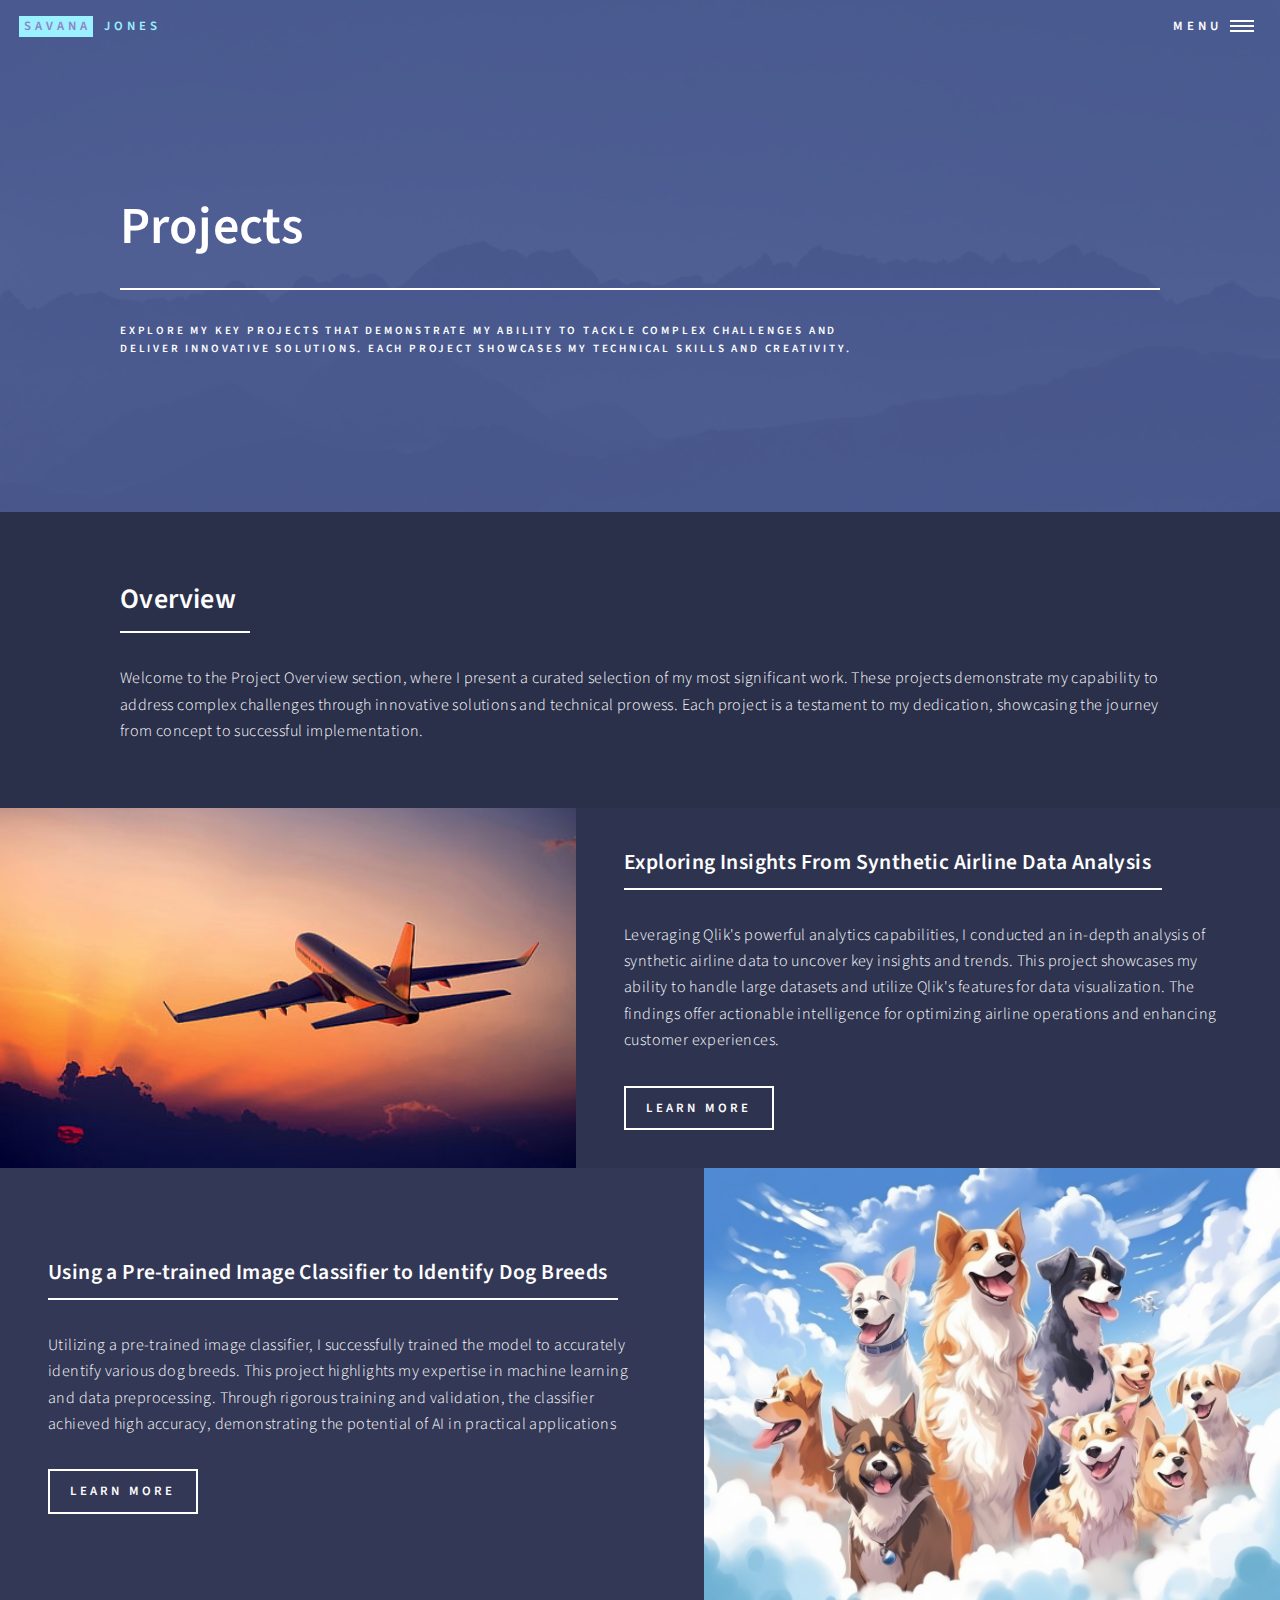
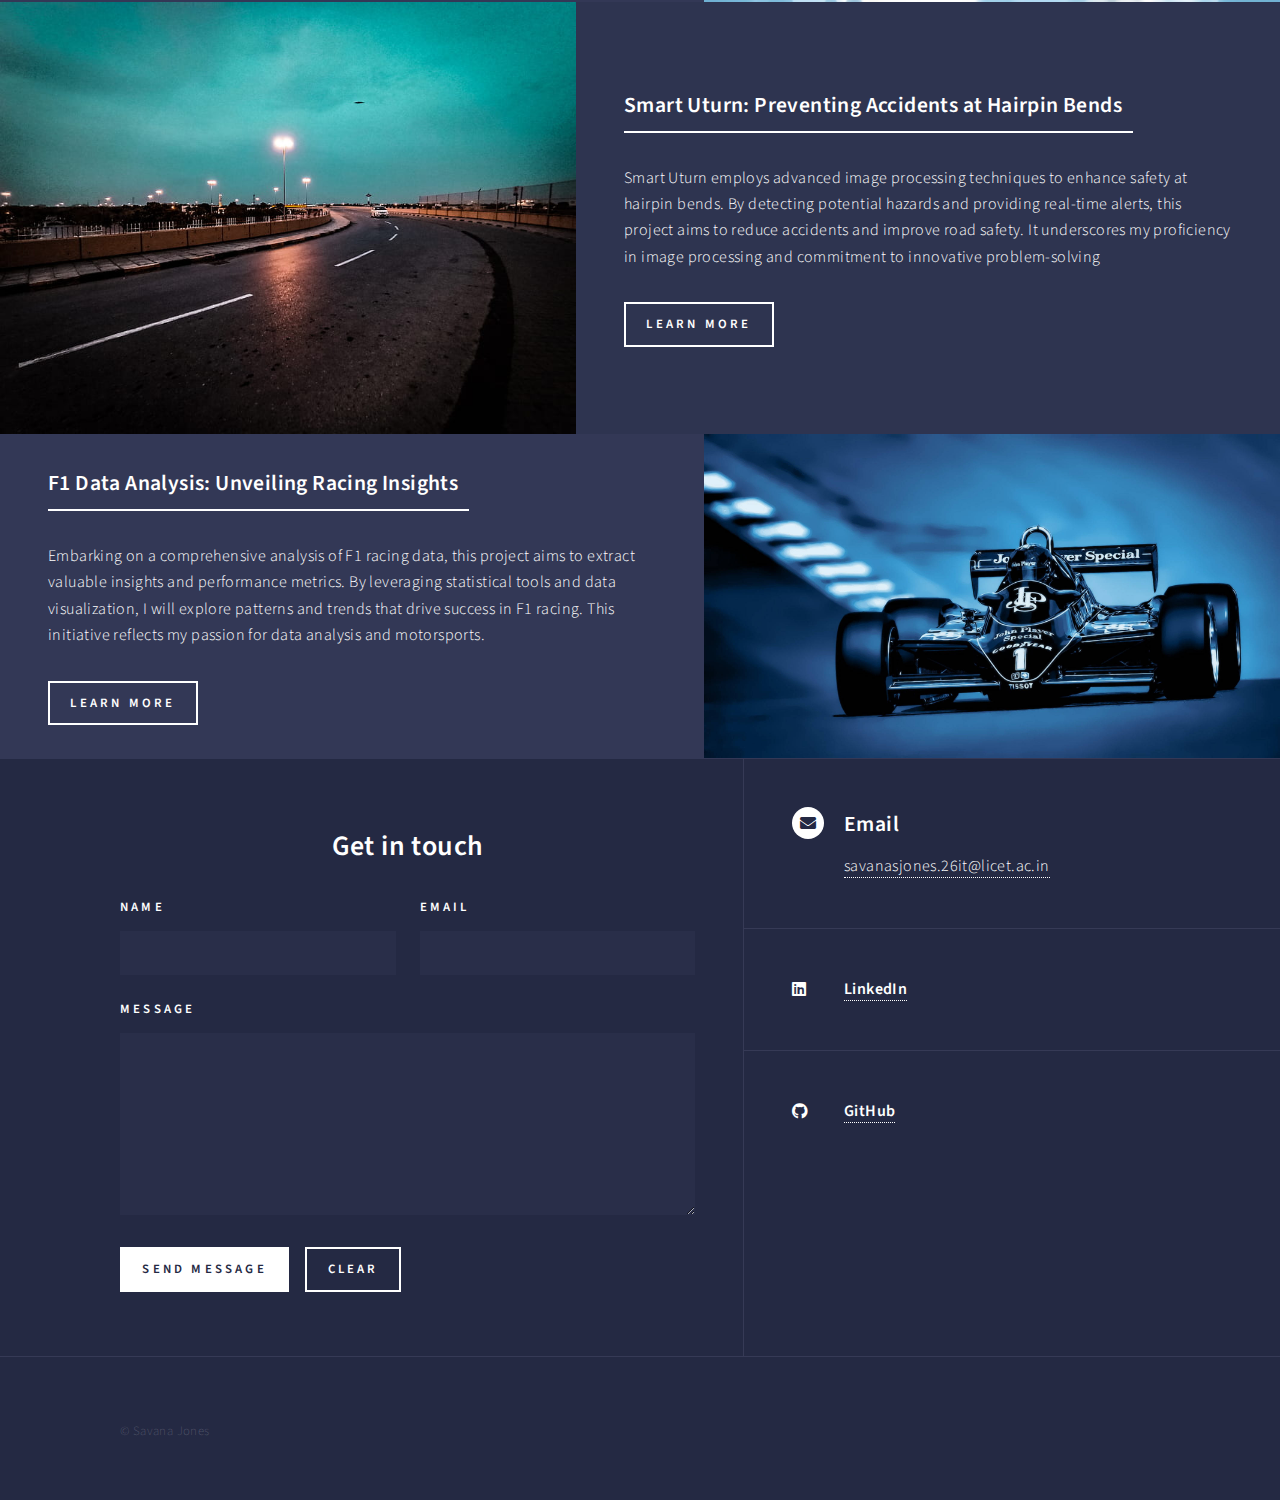
==== commit 7bdb8714: "Update project.html" ====
--- a/project.html
+++ b/project.html
@@ -1,8 +1,5 @@
 <!DOCTYPE HTML>
 <!--
-	Forty by HTML5 UP
-	html5up.net | @ajlkn
-	Free for personal and commercial use under the CCA 3.0 license (html5up.net/license)
 	line 3498 for banner color
 -->
 <html>
@@ -227,7 +224,7 @@
 							</ul>
 							-->
 							<ul class="copyright">
-								<li>&copy; Savana Jones</li><li>Design: <a href="https://html5up.net">HTML5 UP</a></li>
+								<li>&copy; Savana Jones</li>
 							</ul>
 						</div>
 					</footer>
@@ -244,4 +241,4 @@
 			<script src="proassets/js/main.js"></script>
 
 	</body>
-</html>+</html>
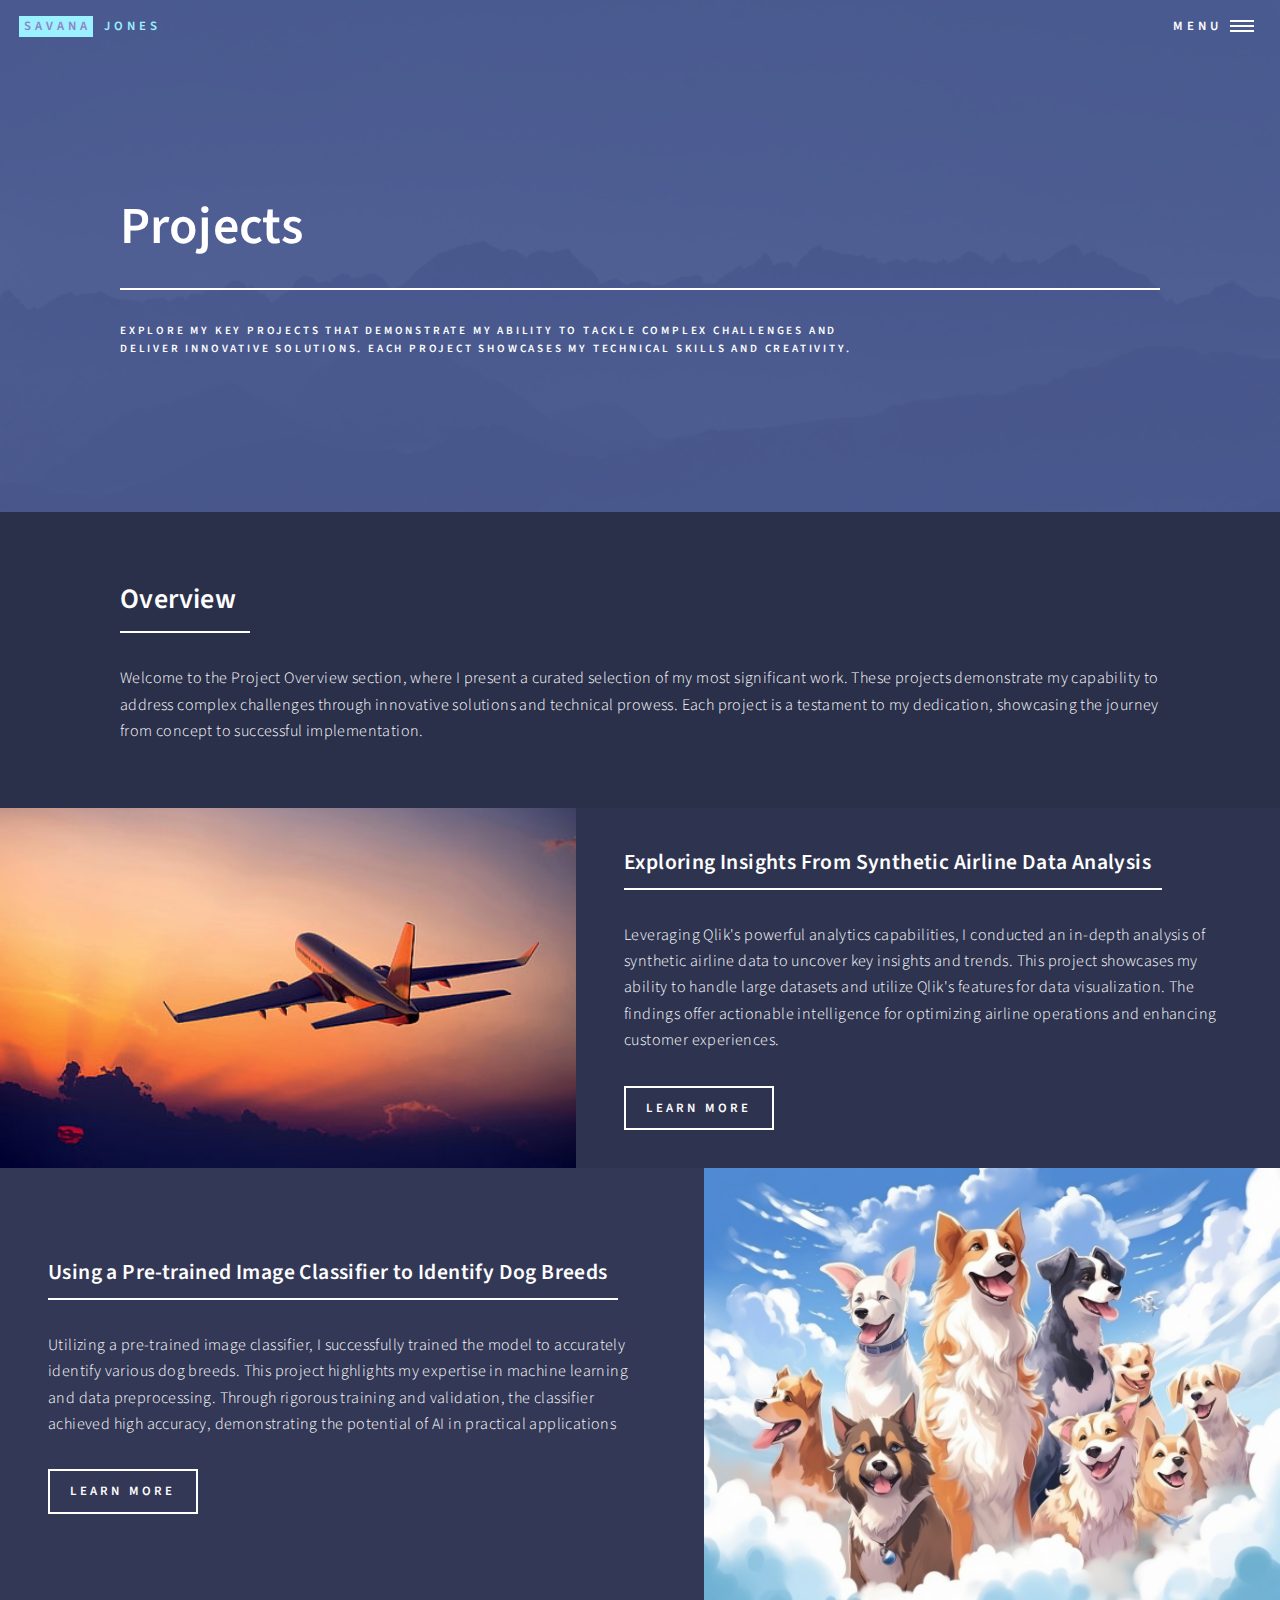
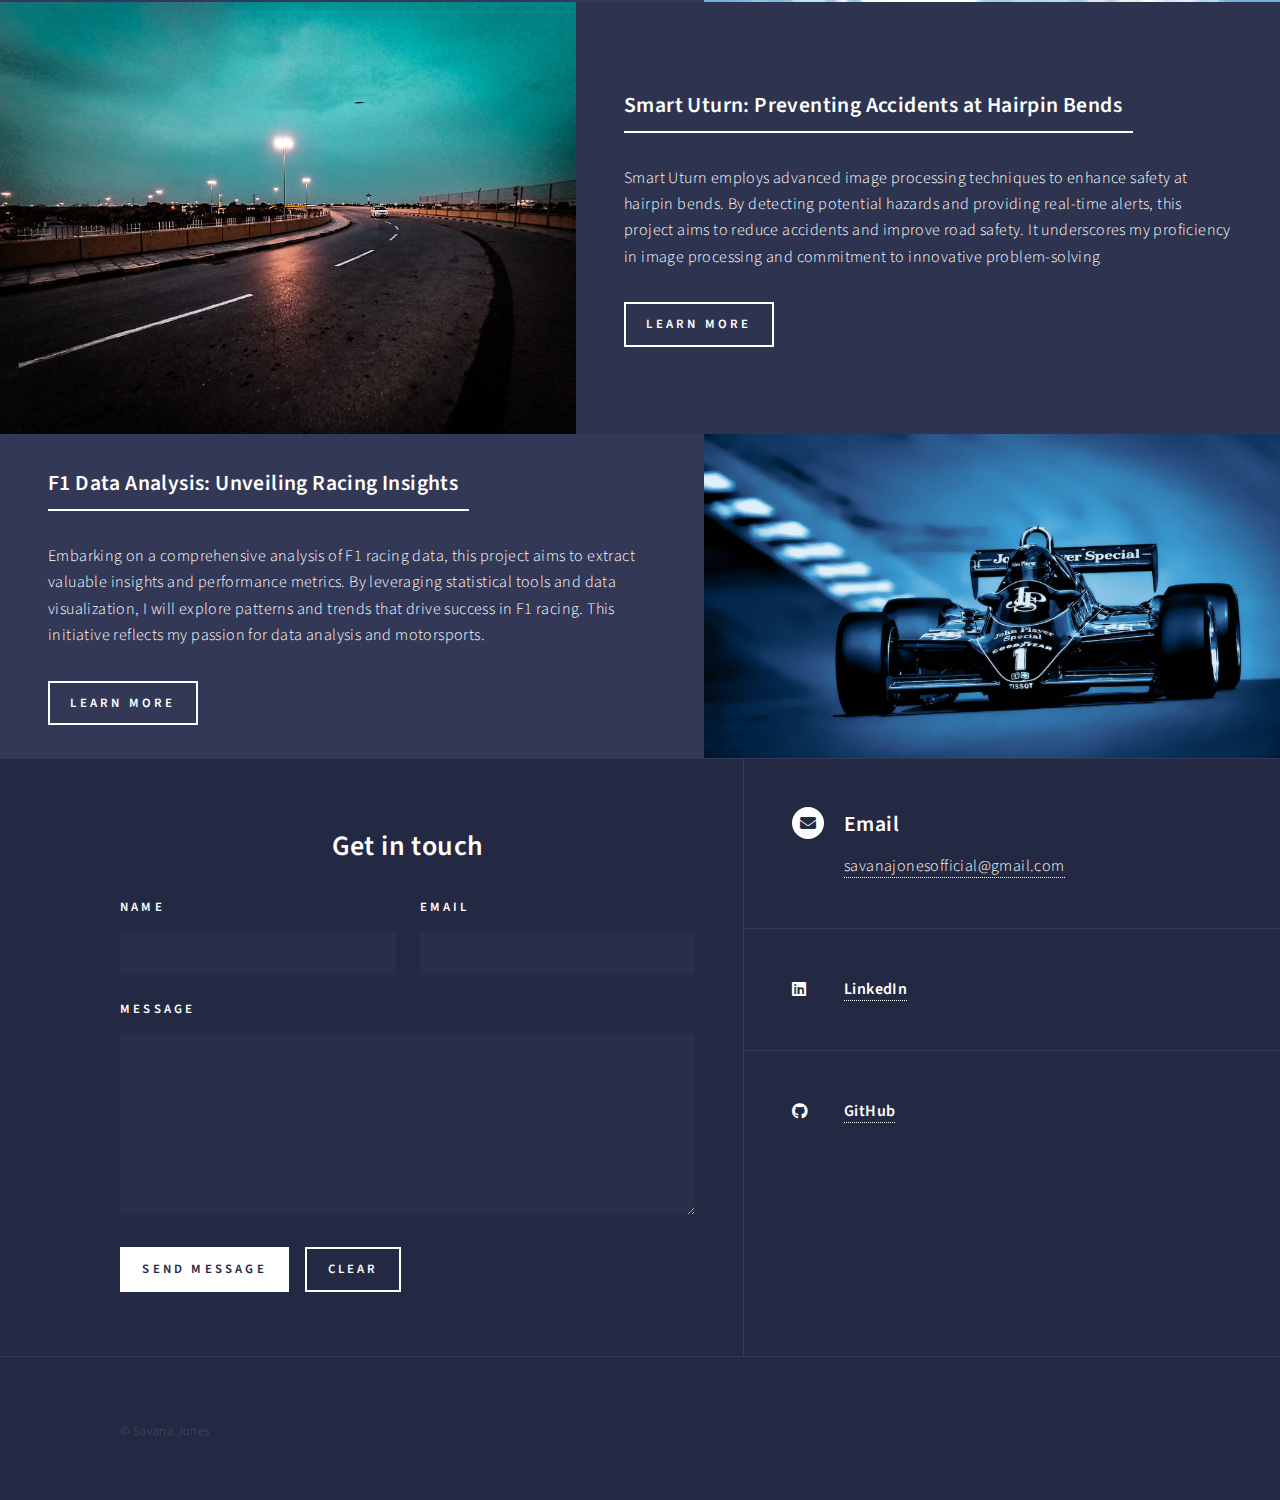
==== commit 3b518089: "Update project.html" ====
--- a/project.html
+++ b/project.html
@@ -190,13 +190,13 @@
 									<div class="contact-method">
 										<span class="icon solid alt fa-envelope"></span>
 										<h3>Email</h3>
-										<a href="mailto:savanasjones.26it@licet.ac.in">savanasjones.26it@licet.ac.in</a>
+										<a href="mailto:savanajonesofficial@gmail.com">savanajonesofficial@gmail.com</a>
 									</div>
 								</section>
 								<section>
 									<div class="contact-method">
 										<span class="icon brands fa-linkedin"></span>
-										<a href="https://www.linkedin.com/in/savana-jones-66a989252/" 
+										<a href="https://www.linkedin.com/in/savanajones/" 
 											target="_blank"><b> LinkedIn </b></a>
 									</div>
 								</section>
